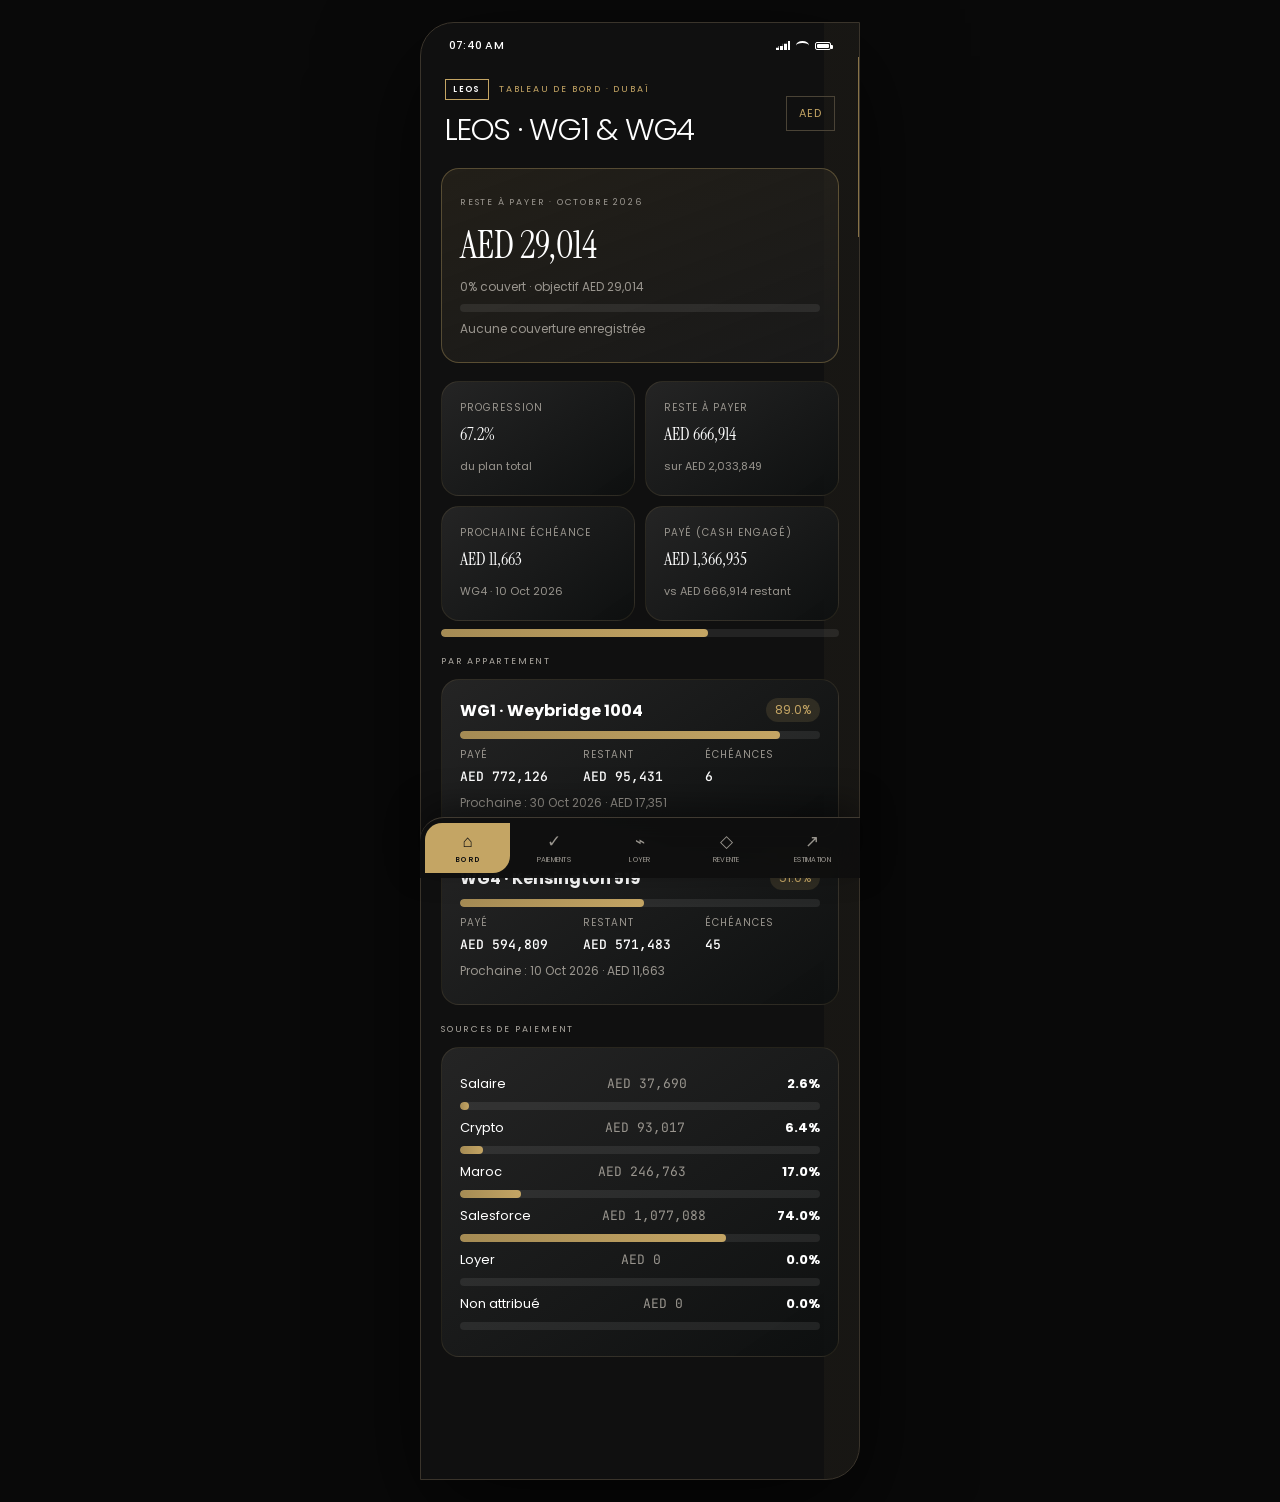
==== index.html @ e50174da "Paiements: WG4 10 sept payé (Salaire); WG1 30 oct prévu chèque Salaire" ====
<!doctype html>
<html lang="fr">
  <head>
    <meta charset="UTF-8" />
    <meta name="viewport" content="width=device-width, initial-scale=1, viewport-fit=cover" />
    <meta name="theme-color" content="#0e1010" />
    <meta name="description" content="Mobile payment and rental tracker for the Weybridge Garden Dubai property portfolio." />
    <meta property="og:title" content="Leos Weybridge Garden Investment" />
    <meta property="og:description" content="WG1 & WG4 payment plan, market value and investment tracking." />
    <meta property="og:type" content="website" />
    
    <meta name="twitter:card" content="summary_large_image" />
    <title>Leos Weybridge Garden Investment</title>
    <link rel="preconnect" href="https://fonts.googleapis.com" />
    <link rel="preconnect" href="https://fonts.gstatic.com" crossorigin />
    <link href="https://fonts.googleapis.com/css2?family=Instrument+Serif&family=JetBrains+Mono:wght@400;500&family=Poppins:wght@300;400;500;600&display=swap" rel="stylesheet" />
    <style>:root{--bg:#0e1010;--surface:#1a1a1a;--surface2:#292e39;--fg:#f7f3e8;--muted:#808080;--border:#272727;--gold:#c4a564;--cyan:#62c8d5;--green:#6ed7a5;--orange:#e9a35b;--red:#ef7c76;--radius:20px;color-scheme:dark}*{box-sizing:border-box}html{background:#0e1010}body{margin:0;min-height:100vh;color:var(--fg);font-family:Poppins,system-ui,sans-serif;background:radial-gradient(ellipse 65% 38% at 50% 0%,rgba(196,165,100,.14),transparent 72%),#0e1010}.app-frame{position:relative;width:min(100%,440px);min-height:100vh;margin:0 auto;overflow:hidden;background:radial-gradient(ellipse 80% 40% at 50% -10%,rgba(196,165,100,.12),transparent 70%),radial-gradient(ellipse 60% 50% at 100% 100%,rgba(98,200,213,.07),transparent 70%),var(--bg)}button,input{font:inherit}.status-bar{height:34px;padding:11px 24px 0;display:flex;align-items:center;justify-content:space-between;font:500 11px Poppins,sans-serif;letter-spacing:.02em}.status-icons{display:flex;align-items:center;gap:6px}.status-icons i{display:block}.signal{width:14px;height:9px;background:linear-gradient(to right,currentColor 0 18%,transparent 18% 28%,currentColor 28% 48%,transparent 48% 58%,currentColor 58% 78%,transparent 78% 88%,currentColor 88%);clip-path:polygon(0 100%,0 74%,18% 74%,18% 55%,48% 55%,48% 30%,78% 30%,78% 0,100% 0,100% 100%)}.wifi{width:13px;height:9px;border-top:2px solid currentColor;border-radius:50%}.battery{width:16px;height:8px;border:1px solid currentColor;border-radius:2px;position:relative}.battery:before{content:"";position:absolute;inset:1px;background:currentColor;border-radius:1px}.battery:after{content:"";position:absolute;right:-3px;top:2px;width:2px;height:4px;background:currentColor;border-radius:0 1px 1px 0}.shell{width:100%;min-height:calc(100vh - 34px);margin:auto;padding:0 0 118px;animation:page-in .28s ease-out}.header{padding:18px 24px 16px}.eyebrow{display:flex;align-items:center;gap:7px;margin:0;color:var(--muted);font-size:10px;text-transform:uppercase;letter-spacing:.17em}.header h1{font:400 38px/1 Instrument Serif,Georgia,serif;margin:7px 0 0}.header p:not(.eyebrow){font-size:12px;color:var(--muted);margin:7px 0 0;line-height:1.5}.row{display:flex;align-items:center;justify-content:space-between;gap:12px}.section{padding:0 20px;margin-top:14px}.section-title{margin:0 0 9px;color:var(--muted);font-size:9px;text-transform:uppercase;letter-spacing:.17em}.card{border:1px solid rgba(255,255,255,.08);border-radius:22px;background:linear-gradient(145deg,rgba(46,51,62,.88),rgba(25,29,37,.92));box-shadow:inset 0 1px rgba(255,255,255,.06),0 18px 42px -28px #000;padding:18px}.hero{padding:22px;position:relative;overflow:hidden}.hero:after{content:"";position:absolute;width:120px;height:120px;border-radius:50%;right:-58px;top:-62px;background:rgba(196,165,100,.12);filter:blur(2px);pointer-events:none}.label{color:var(--muted);font-size:9px;text-transform:uppercase;letter-spacing:.15em}.big-number{font:400 38px/1 Instrument Serif,Georgia,serif;margin:8px 0 0}.mono{font-family:"JetBrains Mono",monospace}.gold{color:var(--gold)}.cyan{color:var(--cyan)}.green{color:var(--green)}.muted{color:var(--muted)}.grid2,.grid3{display:grid;gap:8px}.grid2{grid-template-columns:repeat(2,1fr)}.grid3{grid-template-columns:repeat(3,1fr)}.mini{background:rgba(255,255,255,.035);border:1px solid rgba(255,255,255,.045);border-radius:14px;padding:11px}.mini strong{display:block;font:500 12px "JetBrains Mono",monospace;margin-top:5px}.progress{height:8px;border-radius:999px;background:var(--surface2);overflow:hidden;display:flex;margin-top:10px}.progress span{height:100%}.legend{display:flex;justify-content:space-between;gap:8px;padding-top:9px;font-size:10px}.legend i{display:inline-block;width:7px;height:7px;border-radius:50%;margin-right:6px}.kpis{display:grid;grid-template-columns:1fr 1fr;gap:8px;margin-top:9px}.kpi{background:rgba(255,255,255,.035);border:1px solid rgba(255,255,255,.045);border-radius:16px;padding:13px}.kpi b{display:block;font:400 24px Instrument Serif,Georgia,serif;margin-top:7px}.btn,.chip{border:1px solid var(--border);background:var(--surface);color:var(--muted);border-radius:999px;padding:8px 12px;font-size:11px;cursor:pointer;transition:transform .15s ease,background .15s ease,color .15s ease}.btn:active,.chip:active,.bottom-nav button:active,.check:active,.rent-line:active{transform:scale(.96)}.chip.active,.btn.primary{background:var(--gold);border-color:var(--gold);color:#1d2027}.filters{display:flex;gap:7px;padding:0 20px 12px}.table-wrap{margin:0 10px;border:1px solid rgba(255,255,255,.08);border-radius:22px;overflow:hidden;background:rgba(31,35,43,.88)}.payment-head,.payment-row{display:grid;grid-template-columns:minmax(70px,1fr) 1.28fr 1.28fr}.payment-head{padding:10px 12px;color:var(--muted);font-size:9px;text-transform:uppercase;letter-spacing:.14em;border-bottom:1px solid var(--border);background:rgba(255,255,255,.025)}.payment-head span:not(:first-child){text-align:center}.payment-row{border-bottom:1px solid rgba(54,59,70,.7);min-height:58px}.payment-row:last-child{border-bottom:0}.month{display:flex;flex-direction:column;justify-content:center;padding:9px 11px;color:var(--muted);font:500 11px "JetBrains Mono",monospace}.month small{font:500 8px Poppins,sans-serif;color:var(--gold);text-transform:uppercase;letter-spacing:.12em;margin-top:3px}.pay-cell{border-left:1px solid rgba(54,59,70,.7);display:flex;align-items:center;gap:7px;padding:8px}.check{width:26px;height:26px;border-radius:50%;border:1px solid var(--border);background:transparent;color:#182027;display:grid;place-items:center;cursor:pointer;flex:none;transition:transform .15s ease,background .2s ease}.check.paid{background:var(--gold);border-color:var(--gold)}.pay-cell.wg1 .check.paid{background:var(--cyan);border-color:var(--cyan)}.amount{border:0;background:none;color:var(--fg);font:500 11px "JetBrains Mono",monospace;text-align:left;padding:0;cursor:pointer}.amount.paid{text-decoration:line-through;color:var(--muted)}.method{display:block;font-size:8px;color:var(--green);margin-top:4px;letter-spacing:.1em}.form-field{display:block;background:rgba(255,255,255,.035);border:1px solid rgba(255,255,255,.07);border-radius:15px;padding:12px 14px;margin-top:10px}.form-field span{display:block;color:var(--muted);font-size:9px;text-transform:uppercase;letter-spacing:.14em;margin-bottom:7px}.form-field input{width:100%;border:0;outline:0;background:transparent;color:var(--fg);font:500 16px "JetBrains Mono",monospace}.rent-line{width:100%;display:flex;align-items:center;gap:12px;border:1px solid rgba(255,255,255,.07);border-radius:17px;background:linear-gradient(145deg,rgba(42,47,58,.88),rgba(26,30,38,.92));color:var(--fg);padding:13px;margin-bottom:8px;text-align:left;cursor:pointer;transition:transform .15s ease,border-color .15s ease}.rent-line .check{width:34px;height:34px}.rent-line strong{font-size:13px;flex:1}.rent-line em{font:500 12px "JetBrains Mono",monospace;color:var(--cyan);font-style:normal}.notice{border-color:rgba(196,165,100,.35);font-size:12px;line-height:1.5;color:var(--muted)}.notice b{color:var(--gold);display:block;margin-bottom:4px}.bottom-nav{position:fixed;z-index:20;bottom:max(12px,env(safe-area-inset-bottom));left:50%;transform:translateX(-50%);width:min(calc(100% - 28px),404px);display:grid;grid-template-columns:repeat(4,1fr);gap:4px;padding:6px;border:1px solid rgba(255,255,255,.09);border-radius:24px;background:rgba(25,29,36,.92);backdrop-filter:blur(22px) saturate(150%);box-shadow:0 18px 48px rgba(0,0,0,.55)}.bottom-nav button{min-height:52px;border:0;border-radius:18px;background:transparent;color:var(--muted);padding:7px 3px;display:flex;flex-direction:column;align-items:center;justify-content:center;gap:3px;cursor:pointer;transition:transform .15s ease,background .18s ease,color .18s ease}.bottom-nav .nav-icon{display:grid;place-items:center;width:24px;height:20px;margin:0;font-size:17px;line-height:1}.bottom-nav small{font-size:9px;letter-spacing:.02em}.bottom-nav button.active{background:linear-gradient(145deg,#c4a564,#a58b54);color:#20232a;font-weight:600;box-shadow:0 8px 20px rgba(196,165,100,.22)}.sheet-backdrop{position:fixed;inset:0;z-index:30;background:rgba(0,0,0,.64);backdrop-filter:blur(5px)}.sheet{position:absolute;bottom:0;left:50%;transform:translateX(-50%);width:min(100%,440px);background:#20242d;border:1px solid var(--border);border-radius:28px 28px 0 0;padding:22px 24px calc(30px + env(safe-area-inset-bottom));animation:sheet-up .25s ease-out}.method-grid{display:grid;grid-template-columns:1fr 1fr;gap:8px;margin-top:14px}.method-grid button{border:1px solid var(--border);border-radius:13px;background:var(--surface2);color:var(--fg);padding:12px;cursor:pointer}.method-grid button.active{border-color:var(--gold);color:var(--gold)}.summary-table{width:100%;border-collapse:collapse;font-size:11px}.summary-table th,.summary-table td{padding:9px 5px;border-bottom:1px solid var(--border);text-align:right}.summary-table th:first-child,.summary-table td:first-child{text-align:left;color:var(--muted)}@keyframes page-in{from{opacity:.4;transform:translateY(4px)}to{opacity:1;transform:none}}@keyframes sheet-up{from{transform:translate(-50%,22px);opacity:.5}to{transform:translate(-50%,0);opacity:1}}@media(min-width:700px){body{padding:22px}.app-frame{min-height:calc(100vh - 44px);border:1px solid rgba(255,255,255,.09);border-radius:34px;box-shadow:0 34px 100px rgba(0,0,0,.55)}.shell{min-height:calc(100vh - 78px)}.bottom-nav{bottom:34px}.status-bar{padding-left:28px;padding-right:28px}}@media(prefers-reduced-motion:reduce){*{animation:none!important;transition:none!important}}
.gt-hero,.gt-card,.gt-metric{background:rgba(255,255,255,.03);border:1px solid rgba(255,255,255,.08);border-radius:18px;padding:18px;margin-bottom:10px}.gt-big{display:block;font:500 38px "JetBrains Mono",monospace;margin:8px 0}.gt-sub{color:var(--muted);font-size:12px;margin:6px 0}.gt-track{height:8px;border-radius:9px;background:rgba(255,255,255,.08);overflow:hidden;margin:8px 0}.gt-track i{display:block;height:100%;background:var(--green,#6ed7a5);border-radius:9px}.gt-track i.gold{background:var(--gold,#d4af37)}.gt-grid{display:grid;grid-template-columns:1fr 1fr;gap:10px}.gt-metric{margin:0}.gt-metric span,.gt-mini span{display:block;color:var(--muted);font-size:10px;text-transform:uppercase;letter-spacing:.1em}.gt-metric strong{display:block;font:500 18px "JetBrains Mono",monospace;margin:6px 0}.gt-metric em{color:var(--muted);font-size:11px;font-style:normal}.gt-row{display:flex;justify-content:space-between;align-items:center;gap:8px}.gt-pill{background:rgba(110,215,165,.15);color:var(--green,#6ed7a5);padding:3px 9px;border-radius:99px;font-size:12px}.gt-mini{display:grid;grid-template-columns:repeat(3,1fr);gap:8px}.gt-mini strong{font:500 13px "JetBrains Mono",monospace}.gt-src{font-size:13px;margin-top:8px}
.gt-track i{background:linear-gradient(90deg,#a58b54,#c4a564)}.gt-pill{background:rgba(196,165,100,.15);color:#c4a564}.gt-big,.gt-metric strong{font-family:"Instrument Serif",serif;font-weight:400}.gt-hero{border-color:rgba(196,165,100,.35)}

/* LEOS Developments Weybridge Gardens look */
body{font-family:Poppins,system-ui,sans-serif;background:#0e1010}
.app-frame{background:radial-gradient(ellipse 80% 40% at 50% -10%,rgba(196,165,100,.12),transparent 70%),var(--bg)}
.eyebrow{color:var(--gold)!important;font-family:Poppins,sans-serif}
.chip.active,.btn.primary{background:var(--gold);border-color:var(--gold);color:#0e1010}
.bottom-nav button.active{background:linear-gradient(145deg,#c4a564,#a58b54);color:#0e1010}
.gt-hero{background:linear-gradient(160deg,rgba(196,165,100,.1),rgba(26,26,26,.95));border:1px solid rgba(196,165,100,.35)}
.gt-card,.gt-metric{background:linear-gradient(145deg,rgba(39,39,39,.9),rgba(14,16,16,.95));border-color:rgba(196,165,100,.12)}
</style>
    <style>
      .visa-banner-wrap{padding:0 16px 3px}
      .visa-banner{display:flex;align-items:center;gap:9px;padding:10px 13px;border-radius:13px;font:500 12px Poppins,sans-serif}
      .visa-banner.eligible{color:var(--green);background:rgba(54,207,140,.11);border:1px solid rgba(54,207,140,.25)}
      .visa-banner.pending{color:var(--muted);background:var(--surface);border:1px solid var(--border)}
      .visa-banner strong{margin-left:auto;color:inherit;font-size:11px}
      .visa-light{width:9px;height:9px;border-radius:50%;background:currentColor;box-shadow:0 0 11px currentColor}
      .visa-banner.meter{display:block;padding:6px 10px 5px;border-radius:10px}
      .visa-meter-head,.visa-meter-foot{display:flex;align-items:center;justify-content:space-between;gap:10px}
      .visa-meter-head>span{display:flex;align-items:center;gap:6px;font-size:10px}
      .visa-meter-head .visa-light{width:6px;height:6px;box-shadow:0 0 7px currentColor}
      .visa-meter-head strong{margin:0;font:500 9px Poppins,sans-serif;white-space:nowrap}
      .visa-meter-track{position:relative;height:4px;margin-top:12px;border-radius:999px;background:rgba(255,255,255,.1)}
      .visa-meter-fill,.visa-meter-overflow{position:absolute;left:0;top:0;height:100%;border-radius:inherit;background:rgba(110,215,165,.55)}
      .visa-meter-overflow{background:var(--green);box-shadow:0 0 12px rgba(110,215,165,.55)}
      .visa-threshold{position:absolute;top:-3px;width:1px;height:10px;background:var(--fg);transform:translateX(-1px)}
      .visa-threshold small{position:absolute;right:3px;bottom:7px;color:var(--muted);font:500 6px "JetBrains Mono",monospace;white-space:nowrap}
      .visa-meter-foot{display:none}
      .bottom-nav{grid-template-columns:repeat(5,1fr)}
      .bottom-nav small{font-size:8px}
      .dash-header h1{max-width:290px;font-size:32px;line-height:1.02}
      .dash-header .row{align-items:flex-start}
      .dash-header .chip{margin-top:21px}
      .dash-first{margin-top:12px}
      .dash-hero{padding:24px}
      .dash-arrow{font-size:22px}
      .resale-summary{display:grid;grid-template-columns:1fr auto;gap:4px 10px;align-items:center;margin-top:11px;padding:10px 12px;border-radius:13px;background:rgba(110,215,165,.07);border:1px solid rgba(110,215,165,.18)}
      .resale-summary span{color:var(--muted);font-size:9px;text-transform:uppercase;letter-spacing:.1em}
      .resale-summary strong{font:500 13px "JetBrains Mono",monospace;color:var(--fg)}
      .resale-summary em{grid-column:1/-1;color:var(--green);font:500 9px "JetBrains Mono",monospace;font-style:normal}
      .dash-hero-grid{display:grid;grid-template-columns:1fr 1fr;gap:10px;margin-top:24px}
      .dash-hero-grid>div{padding:12px;background:rgba(255,255,255,.02);border-radius:14px}
      .dash-hero-grid strong{display:block;margin-top:7px;font-size:12px}
      .dash-net{display:grid;grid-template-columns:1fr auto;gap:5px 12px;align-items:center;margin:18px 0;color:var(--muted);font-size:11px;line-height:1.4}
      .dash-net strong{color:var(--fg)}
      .dash-net span:last-child{grid-column:2}
      .dash-progress-label{margin-top:4px}
      .dash-progress-label .mono{font-size:10px}
      .dash-track{height:8px;border-radius:99px;overflow:hidden;display:flex;background:#484d58;margin:10px 0 14px}
      .dash-track span{display:block;height:100%;background:var(--gold)}
      .dash-track i{display:block;height:100%;background:var(--cyan)}
      .dash-legend{display:grid;gap:8px}
      .dash-legend>div{display:grid;grid-template-columns:1fr auto 44px;align-items:center;gap:8px;color:var(--muted);font-size:10px}
      .dash-legend strong{color:var(--fg);font-weight:500}
      .dash-legend em{text-align:right;font-style:normal}
      .dot{display:inline-block;width:8px;height:8px;border-radius:50%;margin-right:8px}
      .gold-dot{background:var(--gold)}.cyan-dot{background:var(--cyan)}.gray-dot{background:#555b67}
      .dash-metrics{display:grid;grid-template-columns:1fr 1fr;gap:10px}
      .dash-metrics .card{padding:15px;min-height:116px}
      .dash-metrics span{display:block;color:var(--muted);font-size:9px;letter-spacing:.12em;text-transform:uppercase}
      .dash-metrics strong{display:block;font:400 25px Instrument Serif,serif;margin:13px 0 8px}
      .dash-metrics small{color:var(--muted);font-size:10px}
      .next-card{display:grid;grid-template-columns:auto 1fr auto;gap:13px;align-items:center}
      .next-icon{display:grid;place-items:center;width:42px;height:42px;border-radius:50%;background:rgba(196,165,100,.14);color:var(--gold);font-size:22px}
      .next-card>div{min-width:0}
      .next-card .label{display:block;margin-bottom:6px}
      .next-card strong{display:inline-block;font:500 15px "JetBrains Mono",monospace;white-space:nowrap}
      .next-card small{margin-left:5px;color:var(--muted)}
      .next-card>span:last-child{white-space:nowrap;font-size:11px}
      .handover{border:1px solid rgba(255,255,255,.08);color:var(--fg);text-align:left;cursor:pointer}
      .handover span{display:block;color:var(--muted);font-size:9px;text-transform:uppercase;letter-spacing:.11em}
      .handover strong{display:block;margin:12px 0 8px;font:400 22px Instrument Serif,serif;color:var(--muted)}
      .handover em{color:var(--gold);font-size:11px;font-style:normal}
      .investor-mode{width:100%;text-align:left;border-color:rgba(239,214,110,.35);background:rgba(239,214,110,.04);cursor:pointer}
      .investor-mode b{display:block;color:var(--gold);font-size:14px;margin-bottom:7px}
      .investor-mode span{display:block;color:var(--muted);font-size:11px;line-height:1.5}
      .dash-property-stack{display:grid;gap:12px}
      .dash-property h2{margin:0;font:400 25px Instrument Serif,serif}
      .dash-property .row>strong{font-size:16px}
      .dash-property p{margin:5px 0 18px;color:var(--muted);font-size:10px;text-transform:uppercase;letter-spacing:.08em}
      .market-indicator{padding:14px;margin:0 0 17px;border:1px solid rgba(110,215,165,.22);border-radius:16px;background:rgba(110,215,165,.055)}
      .market-indicator .row{align-items:flex-start}
      .market-indicator>div:first-child strong{display:block;margin-top:6px;font:500 16px "JetBrains Mono",monospace}
      .market-update{border:1px solid rgba(110,215,165,.28);border-radius:999px;background:rgba(110,215,165,.08);color:var(--green);padding:6px 9px;font-size:9px;cursor:pointer}
      .market-gain{display:flex;justify-content:space-between;align-items:center;margin-top:11px;padding-top:10px;border-top:1px solid rgba(110,215,165,.16);font:500 11px "JetBrains Mono",monospace}
      .market-gain.positive{color:var(--green)}.market-gain.negative{color:var(--red)}
      .market-meta{display:flex;justify-content:space-between;gap:10px;margin-top:8px;color:var(--muted);font-size:8px;line-height:1.4}
      .market-meta span:last-child{text-align:right;white-space:nowrap}
      .market-source{margin:13px 0 0;color:var(--muted);font-size:9px;line-height:1.5}
      .resale-total{background:linear-gradient(145deg,rgba(110,215,165,.09),rgba(25,29,37,.92));border-color:rgba(110,215,165,.22)}
      .resale-total strong{display:block;margin-top:8px;font:400 36px Instrument Serif,serif}
      .resale-total p{margin:8px 0 0;color:var(--muted);font-size:11px}
      .resale-total p b{color:var(--fg);font-weight:500}
      .resale-table-wrap{padding:0;overflow-x:auto}
      .resale-table{width:100%;min-width:680px;border-collapse:collapse;font-size:10px}
      .resale-table th,.resale-table td{padding:14px 12px;border-bottom:1px solid var(--border);text-align:right;vertical-align:top;white-space:nowrap}
      .resale-table th{color:var(--muted);font-size:8px;text-transform:uppercase;letter-spacing:.08em;font-weight:500;background:rgba(255,255,255,.02)}
      .resale-table th:first-child,.resale-table td:first-child{text-align:left;position:sticky;left:0;background:var(--surface);z-index:1}
      .resale-table td{font-family:"JetBrains Mono",monospace}
      .resale-table td:first-child{min-width:190px;font-family:Inter,sans-serif}
      .resale-table td b{display:block;color:var(--fg);font-weight:500}
      .resale-table td small{display:block;margin-top:5px;color:var(--muted);font-size:8px;white-space:normal;line-height:1.4}
      .resale-table td button{margin-top:9px;border:0;background:none;color:var(--gold);font-size:8px;padding:0;cursor:pointer}
      .resale-table .positive{color:var(--green)}.resale-table .negative{color:var(--red)}
      .resale-table .total-row td{border-bottom:0;background:rgba(110,215,165,.055);font-weight:500}
      .resale-table .total-row td:first-child{background:color-mix(in srgb,var(--surface) 94%,var(--green))}
      .resale-card-stack{display:grid;gap:12px}
      .resale-property-card{min-width:0}
      .resale-card-head{display:flex;align-items:flex-start;justify-content:space-between;gap:12px;padding-bottom:14px;border-bottom:1px solid var(--border)}
      .resale-card-head>div{min-width:0}
      .resale-card-head h2{margin:0;font:400 25px Instrument Serif,serif}
      .resale-card-head p{margin:5px 0 0;color:var(--muted);font-size:9px;line-height:1.4}
      .resale-card-head button{flex:none;border:1px solid var(--border);border-radius:999px;background:var(--surface2);color:var(--gold);padding:7px 9px;font-size:9px;cursor:pointer}
      .resale-card-head>span{color:var(--muted);font-size:9px;white-space:nowrap}
      .resale-values{display:grid;grid-template-columns:repeat(2,minmax(0,1fr));gap:9px;margin-top:14px}
      .resale-values>div{min-width:0;padding:11px;border-radius:13px;background:rgba(255,255,255,.03)}
      .resale-values span{display:block;color:var(--muted);font-size:8px;text-transform:uppercase;letter-spacing:.08em}
      .resale-values strong{display:block;margin-top:7px;font:500 11px "JetBrains Mono",monospace;white-space:normal;overflow-wrap:anywhere}
      .resale-values .positive{color:var(--green)}.resale-values .negative{color:var(--red)}
      .resale-updated{display:block;margin-top:12px;color:var(--muted);font-size:8px}
      .resale-portfolio-total{border-color:rgba(110,215,165,.25);background:linear-gradient(145deg,rgba(110,215,165,.075),rgba(25,29,37,.92))}
      @media(max-width:340px){.resale-card-head{display:grid}.resale-card-head button{justify-self:start}.resale-values{grid-template-columns:1fr}}
      .dash-split{display:grid;grid-template-columns:repeat(3,1fr);gap:7px;margin-top:15px}
      .dash-split>div{min-width:0}
      .dash-split span{display:block;color:var(--muted);font-size:8px;text-transform:uppercase;letter-spacing:.08em;white-space:nowrap}
      .dash-split strong{display:block;margin-top:8px;font:500 10px "JetBrains Mono",monospace;white-space:nowrap}
      .dash-split small{display:block;margin-top:4px;color:var(--muted);font:400 9px "JetBrains Mono",monospace}
      .dash-yields{display:grid;grid-template-columns:repeat(3,1fr);gap:8px;border-top:1px solid var(--border);margin-top:17px;padding-top:15px}
      .dash-yields span{display:block;color:var(--muted);font-size:8px;text-transform:uppercase;letter-spacing:.08em}
      .dash-yields strong{display:block;margin-top:8px;font-size:12px;font-weight:500}
      .snowball-summary{padding:18px 20px;border:1px solid rgba(196,165,100,.36);background:linear-gradient(125deg,rgba(196,165,100,.11),rgba(23,23,23,.96));border-radius:0 0 34px 0}
      .snowball-summary>strong{display:flex;align-items:center;gap:12px;margin-top:8px;font:500 24px "JetBrains Mono",monospace;color:var(--gold)}
      .snowball-summary>strong i{font-style:normal;color:var(--fg);font-size:16px}
      .snowball-summary p{margin:7px 0 0;color:var(--muted);font-size:10px;line-height:1.45}
      .funding-forecast{margin-top:17px;padding-top:16px;border-top:1px solid var(--border)}
      .funding-head{display:flex;justify-content:space-between;align-items:flex-start;gap:10px}
      .funding-head .label,.funding-head small{display:block}
      .funding-head small{margin-top:5px;color:var(--muted);font-size:8px}
      .funding-head>strong{color:var(--gold);font:500 11px "JetBrains Mono",monospace;white-space:nowrap}
      .funding-bar{display:flex;height:7px;overflow:hidden;border-radius:99px;background:var(--surface2);margin:13px 0 9px}
      .funding-bar span{height:100%;background:var(--gold)}
      .funding-bar i{height:100%;background:#e7dcc3}
      .funding-row{display:grid;grid-template-columns:1fr auto 45px;align-items:center;gap:8px;padding:5px 0;color:var(--muted);font-size:9px}
      .funding-row strong,.funding-row em{font:500 9px "JetBrains Mono",monospace;color:var(--fg);font-style:normal;text-align:right}
      .funding-row.rent span,.funding-row.rent em{color:#e7dcc3}
      .snowball-badge{margin-top:10px;padding:9px 10px;border:1px solid rgba(196,165,100,.28);background:rgba(196,165,100,.07);color:var(--gold);font-size:8px;line-height:1.45;text-transform:uppercase;letter-spacing:.06em}
      .source-card{padding:20px}
      .source-bar{display:flex;height:9px;overflow:hidden;border-radius:99px;background:var(--surface2);margin-bottom:17px}
      .source-bar span{height:100%}.source-bar .salary,.source-dot.salary{background:var(--green)}.source-bar .crypto,.source-dot.crypto{background:var(--orange)}.source-bar .morocco,.source-dot.morocco{background:var(--red)}.source-bar .salesforce,.source-dot.salesforce{background:#669df6}.source-bar .rent,.source-dot.rent{background:var(--cyan)}
      .source-row{display:grid;grid-template-columns:1fr auto 54px;gap:10px;align-items:center;padding:7px 0;font-size:11px}
      .source-name{display:flex;align-items:center}.source-dot{display:inline-block;width:10px;height:10px;border-radius:50%;margin-right:10px}.source-dot.unassigned{background:#555b67}
      .source-row strong{text-align:right;font-weight:500}.source-note{color:var(--muted);font-size:10px;line-height:1.4}
      @media(max-width:390px){.next-card{grid-template-columns:auto 1fr}.next-card>span:last-child{grid-column:2;color:var(--muted);font-size:9px}.next-card small{display:block;margin:4px 0 0}}
      @media(max-width:360px){.dash-header h1{font-size:28px;max-width:240px}.dash-hero{padding:19px}.dash-split span{font-size:7px}.dash-split strong{font-size:9px}}

      /* LEOS Developments-inspired visual system */
      :root{
        --bg:#101010;
        --surface:#171717;
        --surface2:#202020;
        --fg:#fff;
        --muted:#99958e;
        --border:#34312c;
        --gold:#c4a564;
        --cyan:#d8c28f;
        --green:#78b991;
        --orange:#c89155;
        --red:#c97970;
        --radius:0;
        color-scheme:dark
      }
      html{background:#090909}
      body{
        font-family:Poppins,Arial,sans-serif;
        background:#090909
      }
      .app-frame{
        background:
          linear-gradient(90deg,transparent 0 92%,rgba(196,165,100,.045) 92% 100%),
          var(--bg)
      }
      .app-frame:before{
        content:"";
        position:absolute;
        z-index:0;
        top:34px;
        right:0;
        width:1px;
        height:180px;
        background:var(--gold);
        opacity:.65;
        pointer-events:none
      }
      .status-bar,.shell,.bottom-nav{position:relative}
      .status-bar{font-family:Poppins,Arial,sans-serif;font-weight:500}
      .shell{padding-bottom:112px}
      .header{padding:22px 24px 20px}
      .eyebrow,.label,.section-title,
      .dash-metrics span,.handover span,.dash-property p,
      .dash-split span,.dash-yields span,.resale-values span,
      .form-field span,.payment-head{
        font-family:Poppins,Arial,sans-serif;
        font-weight:400;
        letter-spacing:.2em
      }
      .eyebrow{color:var(--gold);font-size:9px}
      .eyebrow:before{
        content:"LEOS";
        display:inline-grid;
        place-items:center;
        min-width:42px;
        height:19px;
        margin-right:3px;
        border:1px solid var(--gold);
        color:#fff;
        font-size:8px;
        font-weight:600;
        letter-spacing:.16em
      }
      .header h1,.dash-header h1{
        max-width:310px;
        margin-top:12px;
        font:300 31px/1.16 Poppins,Arial,sans-serif;
        letter-spacing:-.04em
      }
      .header p:not(.eyebrow){max-width:330px;color:#aaa69f;font-size:11px;font-weight:300}
      .dash-header .chip{margin-top:26px}
      .section{margin-top:18px}
      .section-title{margin-bottom:11px;color:#aaa69f}
      .card,.table-wrap,.rent-line{
        border:1px solid var(--border);
        border-radius:30px 0 30px 0;
        background:var(--surface);
        box-shadow:none
      }
      .hero:after{
        width:110px;
        height:1px;
        top:24px;
        right:-35px;
        border-radius:0;
        background:var(--gold);
        filter:none;
        transform:rotate(-45deg)
      }
      .dash-first{margin-top:7px}
      .dash-hero{padding:25px 22px}
      .big-number,.dash-metrics strong,.handover strong,
      .dash-property h2,.resale-card-head h2,.resale-total strong{
        font-family:Poppins,Arial,sans-serif;
        font-weight:300;
        letter-spacing:-.045em
      }
      .big-number{font-size:35px}
      .mono,.mini strong,.next-card strong,.market-indicator>div:first-child strong,
      .market-gain,.resale-values strong,.dash-split strong,.dash-split small,
      .form-field input,.amount,.month,.rent-line em{
        font-family:"JetBrains Mono",monospace
      }
      .dash-hero-grid>div,.mini,.kpi,.resale-values>div{
        border:1px solid #2d2a26;
        border-radius:16px 0 16px 0;
        background:#1d1d1d
      }
      .dash-track,.progress,.source-bar{height:6px;border-radius:0;background:#2b2b2b}
      .dash-track span,.progress span{background:var(--gold)}
      .dash-track i{background:#eee4ce}
      .dot,.source-dot,.legend i{border-radius:0}
      .resale-summary,.market-indicator{
        border-color:rgba(196,165,100,.28);
        border-radius:18px 0 18px 0;
        background:rgba(196,165,100,.07)
      }
      .resale-summary em,.market-gain.positive,.resale-values .positive,
      .resale-table .positive{color:var(--gold)}
      .market-update,.chip,.btn{
        border-radius:0;
        border-color:#4a4336;
        background:transparent;
        color:var(--gold);
        text-transform:uppercase;
        letter-spacing:.1em
      }
      .chip.active,.btn.primary{
        border-color:var(--gold);
        background:var(--gold);
        color:#111
      }
      .next-icon{
        border:1px solid rgba(196,165,100,.42);
        border-radius:18px 0 18px 0;
        background:rgba(196,165,100,.1)
      }
      .handover{border-color:#3b3730}
      .investor-mode{
        border-color:rgba(196,165,100,.5);
        background:linear-gradient(110deg,rgba(196,165,100,.1),transparent 66%)
      }
      .investor-mode b,.handover em,.resale-card-head button{color:var(--gold)}
      .source-bar .salary,.source-dot.salary{background:#75aa86}
      .source-bar .crypto,.source-dot.crypto{background:#d7b06d}
      .source-bar .morocco,.source-dot.morocco{background:#9f6d64}
      .source-bar .salesforce,.source-dot.salesforce{background:#c4a564}
      .source-bar .rent,.source-dot.rent{background:#e7dcc3}
      .visa-banner.meter{
        padding:7px 10px 6px;
        border-radius:0;
        border-color:rgba(120,185,145,.38);
        background:#151a16
      }
      .visa-banner.meter .visa-meter-track{border-radius:0;background:#292e2a}
      .visa-meter-fill,.visa-meter-overflow{border-radius:0}
      .visa-meter-overflow{box-shadow:none}
      .resale-total,.resale-portfolio-total{
        border-color:rgba(196,165,100,.38);
        background:linear-gradient(125deg,rgba(196,165,100,.12),#171717 58%)
      }
      .table-wrap{background:var(--surface)}
      .payment-head{background:#1d1d1d}
      .payment-row{border-bottom-color:#2d2b27}
      .pay-cell{border-left-color:#2d2b27}
      .check{border-radius:0}
      .check.paid,.pay-cell.wg1 .check.paid{background:var(--gold);border-color:var(--gold)}
      .form-field{border-radius:16px 0 16px 0;background:#1d1d1d;border-color:#302d28}
      .rent-line{border-radius:22px 0 22px 0}
      .sheet{
        border-radius:34px 0 0 0;
        border-color:#4b4335;
        background:#171717
      }
      .method-grid button{border-radius:14px 0 14px 0;background:#202020}
      .bottom-nav{
        gap:1px;
        padding:5px;
        border:1px solid #403a31;
        border-radius:24px 0 24px 0;
        background:rgba(15,15,15,.96);
        box-shadow:0 16px 45px rgba(0,0,0,.5)
      }
      .bottom-nav button{min-height:50px;border-radius:17px 0 17px 0}
      .bottom-nav small{font-family:Poppins,Arial,sans-serif;font-size:7px;text-transform:uppercase;letter-spacing:.04em}
      .bottom-nav button.active{
        background:var(--gold);
        color:#111;
        box-shadow:none
      }
      @media(min-width:700px){
        body{background:#090909}
        .app-frame{border-color:#3a342b;border-radius:34px 0 34px 0;box-shadow:0 34px 100px rgba(0,0,0,.65)}
      }
      .rent-note{margin:13px 0 0;color:var(--muted);font-size:9px;line-height:1.55}
      .rent-phases{display:grid;gap:9px}
      .rent-phase{padding:16px 18px}
      .rent-phase strong{display:block;margin-top:10px;font:500 17px "JetBrains Mono",monospace;color:var(--gold)}
      .rent-phase p{margin:7px 0 3px;font-size:11px;color:var(--fg)}
      .rent-phase small{display:block;color:var(--muted);font-size:9px;line-height:1.45}
      .rent-cheque-copy{min-width:0;flex:1}
      .rent-cheque-copy strong{display:block}
      .rent-cheque-copy small{display:block;margin-top:3px;color:var(--muted);font-size:8px}
      .rent-line em{flex:none}
      .bottom-nav{
        position:fixed;
        bottom:0;
        width:min(100%,440px);
        padding:5px 5px max(5px,env(safe-area-inset-bottom));
        border-width:1px 0 0;
        border-radius:24px 0 0 0;
        box-shadow:0 -12px 34px rgba(0,0,0,.42)
      }
      @media(min-width:700px){.bottom-nav{bottom:22px;width:440px}}
    </style>
  </head>
  <body>
    <div class="app-frame">
      <div class="status-bar" aria-hidden="true">
        <span id="status-time">9:41</span>
        <span class="status-icons"><i class="signal"></i><i class="wifi"></i><i class="battery"></i></span>
      </div>
      <main id="app" aria-live="polite"></main>
      <nav class="bottom-nav" aria-label="Main navigation">
        <button data-route="home" class="active"><span class="nav-icon">⌂</span><small>Bord</small></button>
        <button data-route="payments"><span class="nav-icon">✓</span><small>Paiements</small></button>
        <button data-route="rent"><span class="nav-icon">⌁</span><small>Loyer</small></button>
        <button data-route="resale"><span class="nav-icon">◇</span><small>Revente</small></button>
        <button data-route="estimation"><span class="nav-icon">↗</span><small>Estimation</small></button>
      </nav>
      <div id="sheet" class="sheet-backdrop" hidden></div>
    </div>
    <script>const FEES={WG1:9527.96,WG4:12377.70};
const AED_PER_EUR=4.0; // règle brief : 1 EUR = 4 AED
const GOLDEN_VISA_AED=2000000;
const MARKET_DEFAULTS={WG1:{aed:1050000,updated:"2026-07-19",basis:"1br"},WG4:{aed:1600000,updated:"2026-07-19",basis:"2br"}};
// Montants AED issus du SPA (prix 867 557 AED)
const WG1_SCHEDULE_AED=[["2024-03-27",173511.4],["2024-06-26",65066.78],["2024-09-26",65066.78],["2024-12-26",65066.78],["2025-03-28",65066.78],["2025-06-27",43377.85],["2025-08-31",43377.85],["2025-09-27",43377.85],["2025-10-31",43377.85],["2025-12-30",43377.85],["2026-02-28",34702.28],["2026-04-30",34702.28],["2026-06-30",26026.71],["2026-08-30",26026.71],["2026-10-30",17351.14],["2026-12-30",17351.14],["2027-02-28",17351.14],["2027-04-30",17351.14],["2027-06-30",17351.14],["2027-08-30",8675.57]];
// WG4-519 Kensington Gardens · prix 1 166 291,84 AED · 1% = 11 662,92 AED
const WG4_SCHEDULE_AED=[["2025-02-10",58314.59],["2025-03-10",186606.69],["2025-04-10",11662.92],["2025-05-10",11662.92],["2025-06-10",11662.92],["2025-07-10",11662.92],["2025-08-10",58314.59],["2025-09-10",11662.92],["2025-10-10",11662.92],["2025-11-10",11662.92],["2025-12-10",11662.92],["2026-01-10",11662.92],["2026-02-10",58314.59],["2026-03-10",11662.92],["2026-04-10",11662.92],["2026-05-10",11662.92],["2026-06-10",11662.92],["2026-07-10",11662.92],["2026-08-10",58314.59],["2026-09-10",11662.92],["2026-10-10",11662.92],["2026-11-10",11662.92],["2026-12-10",11662.92],["2027-01-10",11662.92],["2027-02-10",58314.59],["2027-03-10",11662.92],["2027-04-10",11662.92],["2027-05-10",11662.92],["2027-06-10",11662.92],["2027-06-30",11662.92],["2027-07-30",11662.92],["2027-08-30",11662.92],["2027-09-30",11662.92],["2027-10-30",11662.92],["2027-11-30",11662.92],["2027-12-30",11662.92],["2028-01-30",11662.92],["2028-02-29",11662.92],["2028-03-30",11662.92],["2028-04-30",11662.92],["2028-05-30",11662.92],["2028-06-30",11662.92],["2028-07-30",11662.92],["2028-08-30",11662.92],["2028-09-30",11662.92],["2028-10-30",11662.92],["2028-11-30",11662.92],["2028-12-30",11662.92],["2029-01-30",11662.92],["2029-02-28",11662.92],["2029-03-30",11662.92],["2029-04-30",11662.92],["2029-05-30",11662.92],["2029-06-30",11662.92],["2029-07-30",11662.92],["2029-08-30",11662.92],["2029-09-30",11662.92],["2029-10-30",11662.92],["2029-11-30",11662.92],["2029-12-30",11662.92],["2030-01-30",11662.92],["2030-02-28",11662.92],["2030-03-30",11662.92],["2030-04-30",11662.92],["2030-05-30",11662.84]];
const WG1_SCHEDULE=WG1_SCHEDULE_AED.map(([d,a])=>[d,a/AED_PER_EUR]);
const WG4_SCHEDULE=WG4_SCHEDULE_AED.map(([d,a])=>[d,a/AED_PER_EUR]);
const TOTALS={WG1:867557/AED_PER_EUR,WG4:1166291.84/AED_PER_EUR};
const lines=[
  {id:"WG1-FEE-REG",project:"WG1",date:"2025-02-06",amount:8275.92,label:"Reg. Fees"},
  {id:"WG1-FEE-ADMIN",project:"WG1",date:"2025-08-18",amount:1252.04,label:"Admin Fees"},
  {id:"WG4-FEE-REG",project:"WG4",date:"2025-03-08",amount:11125.66,label:"Reg. Fees"},
  {id:"WG4-FEE-ADMIN",project:"WG4",date:"2025-03-08",amount:1252.04,label:"Admin Fees"},
  ...WG1_SCHEDULE.map(([date,amount])=>({id:`WG1-${date}`,project:"WG1",date,amount})),
  ...WG4_SCHEDULE.map(([date,amount])=>({id:`WG4-${date}`,project:"WG4",date,amount}))
];
const RECEIPT_STATE={
  "WG1-FEE-REG":"Salesforce","WG1-FEE-ADMIN":"Salesforce",
  "WG1-2024-03-27":"Salesforce","WG1-2024-06-26":"Salesforce","WG1-2024-09-26":"Salesforce","WG1-2024-12-26":"Salesforce",
  "WG1-2025-03-28":"Salesforce","WG1-2025-06-27":"Salesforce",
  "WG1-2025-08-31":"Morocco","WG1-2025-09-27":"Morocco","WG1-2025-10-31":"Morocco",
  "WG1-2025-12-30":"Salesforce","WG1-2026-02-28":"Salesforce","WG1-2026-04-30":"Crypto","WG1-2026-06-30":"Salesforce","WG1-2026-08-30":"Salary",
  "WG4-FEE-REG":"Salesforce","WG4-FEE-ADMIN":"Salesforce",
  "WG4-2025-02-10":"Salesforce","WG4-2025-03-10":"Salesforce","WG4-2025-04-10":"Salesforce","WG4-2025-05-10":"Salesforce",
  "WG4-2025-06-10":"Salesforce","WG4-2025-07-10":"Salesforce","WG4-2025-08-10":"Salesforce",
  "WG4-2025-09-10":"Morocco","WG4-2025-10-10":"Morocco","WG4-2025-11-10":"Morocco","WG4-2025-12-10":"Morocco",
  "WG4-2026-01-10":"Morocco","WG4-2026-02-10":"Morocco",
  "WG4-2026-03-10":"Crypto","WG4-2026-04-10":"Crypto","WG4-2026-05-10":"Crypto","WG4-2026-06-10":"Crypto","WG4-2026-07-10":"Crypto",
  "WG4-2026-08-10":"Salesforce",
  "WG4-2026-09-10":"Salary"
};
const PLANNED_SOURCES={"WG1-2026-10-30":{method:"Salary",channel:"cheque",note:"Prévu prélèvement chèque 30 oct 2026"}};
const RECEIPT_MIGRATION_VERSION="receipts-2026-10-26-spa-aed-v5";
const RENT_DEFAULTS={
  WG1:{annual:15275,start:"2026-09-01",growth:4,benchmarkAed:65000},
  WG4:{annual:21150,start:"2028-09-01",growth:0,benchmarkAed:90000}
};
const RENT_MIGRATION_VERSION="rent-plan-2026-08-30-v1";
const methods=["Salary","Crypto","Morocco","Salesforce","Rent"];
const SRC_FR={Salary:"Salaire",Crypto:"Crypto",Morocco:"Maroc",Salesforce:"Salesforce",Rent:"Loyer",Unassigned:"Non attribué"};

let route="home",filter="all",rentTab="WG1",horizon=20,currency=localStorage.getItem("wg-currency")||"AED";
let state=JSON.parse(localStorage.getItem("wg-state")||"null")||Object.fromEntries(lines.map(l=>[l.id,{paid:l.date<="2026-06-30",method:""}]));
if(localStorage.getItem("wg-receipt-migration")!==RECEIPT_MIGRATION_VERSION){
  Object.entries(RECEIPT_STATE).forEach(([id,method])=>{if(lines.some(line=>line.id===id))state[id]={...state[id],paid:true,method}});
  localStorage.setItem("wg-state",JSON.stringify(state));
  localStorage.setItem("wg-receipt-migration",RECEIPT_MIGRATION_VERSION);
}
let rent=JSON.parse(localStorage.getItem("wg-rent")||"null")||structuredClone(RENT_DEFAULTS);
if(localStorage.getItem("wg-rent-migration")!==RENT_MIGRATION_VERSION){
  rent=structuredClone(RENT_DEFAULTS);
  localStorage.setItem("wg-rent",JSON.stringify(rent));
  localStorage.setItem("wg-rent-migration",RENT_MIGRATION_VERSION);
}
let market=JSON.parse(localStorage.getItem("wg-market")||"null")||structuredClone(MARKET_DEFAULTS);
if(market.WG4?.basis!=="2br"){market.WG4=structuredClone(MARKET_DEFAULTS.WG4);localStorage.setItem("wg-market",JSON.stringify(market))}
const app=document.querySelector("#app"),sheet=document.querySelector("#sheet");
const money=(v,compact=false)=>new Intl.NumberFormat(currency==="AED"?"en-AE":"fr-FR",{style:"currency",currency,notation:compact?"compact":"standard",maximumFractionDigits:compact?1:0}).format(currency==="AED"?v*AED_PER_EUR:v);
const month=s=>new Date(`${s}T12:00:00`).toLocaleDateString("en-GB",{month:"short",year:"2-digit"});
const shortDate=s=>new Date(`${s}T12:00:00`).toLocaleDateString("en-GB",{day:"2-digit",month:"short",year:"2-digit"});
const date=s=>new Date(`${s}T12:00:00`).toLocaleDateString("en-GB",{day:"2-digit",month:"short",year:"numeric"});
const pct=(a,b)=>b?a/b*100:0;
function save(){localStorage.setItem("wg-state",JSON.stringify(state));localStorage.setItem("wg-rent",JSON.stringify(rent));}
function breakdown(project){const own=lines.filter(l=>l.project===project&&!l.label),start=rent[project].start;const paid=own.filter(l=>state[l.id]?.paid).reduce((s,l)=>s+l.amount,0);const post=own.filter(l=>start&&l.date>start).reduce((s,l)=>s+l.amount,0);const pre=TOTALS[project]-post;return{paid,post,pre,remaining:Math.max(0,pre-paid),annual:+rent[project].annual||0};}
function header(eyebrow,title,subtitle,action=""){return `<header class="header"><div class="row"><div><p class="eyebrow">${eyebrow}</p><h1>${title}</h1></div>${action}</div><p>${subtitle}</p></header>`}
function shell(content){app.innerHTML=`<div class="shell">${content}</div>`;document.querySelectorAll(".bottom-nav button").forEach(b=>b.classList.toggle("active",b.dataset.route===route));}
function renderHome(){const a=breakdown("WG1"),b=breakdown("WG4"),value=TOTALS.WG1+TOTALS.WG4,fees=FEES.WG1+FEES.WG4,paid=a.paid+b.paid,post=a.post+b.post,remaining=a.remaining+b.remaining,annual=a.annual+b.annual,cash=a.pre+b.pre,total=value+fees;const upcoming=lines.filter(l=>!state[l.id]?.paid&&l.date>=new Date().toISOString().slice(0,10)).sort((x,y)=>x.date.localeCompare(y.date))[0];shell(`${header("▦ Portfolio · Dubai","Weybridge Garden","WG1 & WG4 · Kensington Gardens · post-handover payment plan",`<button class="chip" id="currency">${currency}</button>`)}<section class="section"><div class="card hero"><div class="row"><span class="label">Property value</span><span class="gold">↗</span></div><div class="big-number">${money(value)}</div><div class="grid2" style="margin-top:14px"><div class="mini"><span class="label">Fees</span><strong class="gold">${money(fees,true)}</strong></div><div class="mini"><span class="label">Total commitment</span><strong>${money(total,true)}</strong></div></div><p class="muted" style="font-size:11px">Net cash engaged <span class="mono" style="color:var(--fg)">${money(cash,true)}</span> · ${pct(cash,total).toFixed(1)}% of commitment</p><div class="row"><span class="label">Payment progress</span><span class="mono gold" style="font-size:10px">${pct(paid+post,total).toFixed(1)}%</span></div><div class="progress"><span style="width:${pct(paid,total)}%;background:var(--gold)"></span><span style="width:${pct(post,total)}%;background:var(--cyan)"></span></div><div class="legend"><span><i style="background:var(--gold)"></i>Paid ${money(paid,true)}</span><span><i style="background:var(--cyan)"></i>Tenant ${money(post,true)}</span></div></div></section><section class="section"><p class="section-title">Portfolio performance</p><div class="kpis"><div class="kpi"><span class="label">Cash yield</span><b class="gold">${annual?pct(annual,cash).toFixed(2)+"%":"—"}</b><small class="muted">Annual rent / cash</small></div><div class="kpi"><span class="label">Gross yield</span><b>${annual?pct(annual,value).toFixed(2)+"%":"—"}</b><small class="muted">Annual rent / value</small></div><div class="kpi"><span class="label">Monthly rent</span><b class="cyan">${annual?money(annual/12,true):"—"}</b><small class="muted">WG1 + WG4</small></div><div class="kpi"><span class="label">Leverage</span><b>${pct(post,total).toFixed(1)}%</b><small class="muted">Tenant funded</small></div></div></section><section class="section"><p class="section-title">Next milestone</p><div class="card"><div class="row"><div><span class="label">${upcoming?month(upcoming.date):"Complete"}</span><div style="font:400 25px Instrument Serif;margin-top:5px">${upcoming?money(upcoming.amount):"No payment due"}</div><small class="muted">${upcoming?upcoming.project+" · "+date(upcoming.date):"All scheduled payments marked paid"}</small></div><span class="gold" style="font-size:26px">◷</span></div></div></section>`);document.querySelector("#currency").onclick=()=>{currency=currency==="EUR"?"AED":"EUR";localStorage.setItem("wg-currency",currency);renderHome()}}
function groupedRows(){const map=new Map;for(const l of lines){const key=l.label?`${l.date}-${l.label}`:l.date;if(!map.has(key))map.set(key,{date:l.date,label:l.label||"",WG1:null,WG4:null});map.get(key)[l.project]=l}return [...map.values()].sort((a,b)=>a.date.localeCompare(b.date)||a.label.localeCompare(b.label))}
function renderPayments(){const rows=groupedRows().filter(r=>filter==="all"||[r.WG1,r.WG4].some(l=>l&&(filter==="paid"?state[l.id]?.paid:!state[l.id]?.paid)));const paid=lines.filter(l=>state[l.id]?.paid).length;const cell=(l,p)=>!l?`<div class="pay-cell"><span class="muted">—</span></div>`:`<div class="pay-cell ${p.toLowerCase()}"><button class="check ${state[l.id]?.paid?"paid":""}" data-toggle="${l.id}" aria-label="Toggle payment">${state[l.id]?.paid?"✓":""}</button><button class="amount ${state[l.id]?.paid?"paid":""}" data-open="${l.id}">${money(l.amount)}${state[l.id]?.method?`<span class="method">${state[l.id].method}</span>`:""}</button></div>`;shell(`${header("Échéancier SPA","Paiements",`${paid} / ${lines.length} paiements effectués · montants SPA en AED`)}<div class="filters">${["all","upcoming","paid"].map(f=>`<button class="chip ${filter===f||(f==="upcoming"&&filter==="unpaid")?"active":""}" data-filter="${f}">${({all:"Toutes",upcoming:"À venir",paid:"Payées"})[f]}</button>`).join("")}</div><div class="table-wrap"><div class="payment-head"><span>Échéance</span><span>WG1</span><span>WG4</span></div>${rows.map(r=>`<div class="payment-row"><div class="month">${shortDate(r.date)}${r.label?`<small>${r.label}</small>`:""}</div>${cell(r.WG1,"WG1")}${cell(r.WG4,"WG4")}</div>`).join("")}</div>`);document.querySelectorAll("[data-filter]").forEach(b=>b.onclick=()=>{filter=b.dataset.filter==="upcoming"?"unpaid":b.dataset.filter;renderPayments()});document.querySelectorAll("[data-toggle]").forEach(b=>b.onclick=()=>toggle(b.dataset.toggle));document.querySelectorAll("[data-open]").forEach(b=>b.onclick=()=>openSheet(b.dataset.open))}
function toggle(id){state[id]={...state[id],paid:!state[id]?.paid};save();route==="payments"?renderPayments():renderRent()}
function openSheet(id){const l=lines.find(x=>x.id===id);sheet.hidden=false;sheet.innerHTML=`<div class="sheet"><div class="row"><div><span class="label">${l.project} · ${date(l.date)}</span><h2 style="font:400 32px Instrument Serif;margin:5px 0">${money(l.amount)}</h2></div><button class="chip" id="close">Fermer</button></div><button class="btn primary" id="sheet-toggle" style="width:100%;margin-top:8px">${state[id]?.paid?"Marquer à venir":"Marquer payée"}</button><p class="section-title" style="margin-top:20px">Source de paiement</p><div class="method-grid">${methods.map(m=>`<button data-method="${m}" class="${state[id]?.method===m?"active":""}">${m}</button>`).join("")}</div></div>`;sheet.onclick=e=>{if(e.target===sheet)closeSheet()};document.querySelector("#close").onclick=closeSheet;document.querySelector("#sheet-toggle").onclick=()=>{toggle(id);closeSheet()};document.querySelectorAll("[data-method]").forEach(b=>b.onclick=()=>{state[id].method=b.dataset.method;state[id].paid=true;save();closeSheet();renderPayments()})}
function closeSheet(){sheet.hidden=true;sheet.innerHTML=""}
function scheduleRent(project){
  const cfg=rent[project];
  if(!cfg.start||!cfg.annual)return[];
  const out=[],d=new Date(`${cfg.start}T12:00:00`),growth=(+cfg.growth||0)/100;
  let year=0;
  while(d<=new Date("2030-12-31T12:00:00")){
    const iso=d.toISOString().slice(0,10);
    out.push({id:`RENT-${project}-${iso}`,date:iso,amount:+cfg.annual*Math.pow(1+growth,year),year});
    d.setFullYear(d.getFullYear()+1);
    year++;
  }
  return out;
}
function simulateFundingMix(){
  const projectTotal=project=>TOTALS[project]+FEES[project];
  const due=(project,from,to)=>lines.filter(line=>line.project===project&&!line.label&&(!from||line.date>=from)&&(!to||line.date<to)).reduce((sum,line)=>sum+line.amount,0);
  const wg1Cheques=scheduleRent("WG1"),wg4Cheques=scheduleRent("WG4"),wg4Start=rent.WG4.start;
  const lastWg4Due=lines.filter(line=>line.project==="WG4"&&!line.label).reduce((latest,line)=>line.date>latest?line.date:latest,"");
  const wg1First=wg1Cheques[0],wg1Rent=wg1First?Math.min(wg1First.amount,due("WG1",wg1First.date)):0;
  const bridgeCheques=wg1Cheques.slice(1).filter(cheque=>wg4Start&&cheque.date<wg4Start);
  const bridgeStart=bridgeCheques[0]?.date;
  const bridgeAvailable=bridgeCheques.reduce((sum,cheque)=>sum+cheque.amount,0);
  const bridgeRent=bridgeStart?Math.min(bridgeAvailable,due("WG4",bridgeStart,wg4Start)):0;
  const snowballAvailable=[...wg1Cheques,...wg4Cheques].filter(cheque=>wg4Start&&cheque.date>=wg4Start&&cheque.date<=lastWg4Due).reduce((sum,cheque)=>sum+cheque.amount,0);
  const snowballRent=wg4Start?Math.min(snowballAvailable,due("WG4",wg4Start)):0;
  const result={WG1:{rent:wg1Rent},WG4:{rent:bridgeRent+snowballRent}};
  for(const project of ["WG1","WG4"]){
    result[project].total=projectTotal(project);
    result[project].pocket=Math.max(0,result[project].total-result[project].rent);
    result[project].rentPct=pct(result[project].rent,result[project].total);
    result[project].pocketPct=pct(result[project].pocket,result[project].total);
  }
  result.snowball=result.WG1.rentPct?pct(result.WG4.rentPct,result.WG1.rentPct)/100:0;
  return result;
}
function renderRent(){
  const cfg=rent[rentTab],schedule=scheduleRent(rentTab),received=schedule.filter(l=>state[l.id]?.paid).reduce((s,l)=>s+l.amount,0);
  const wg1Growth=(+rent.WG1.growth||0)/100,stage1=+rent.WG1.annual||0,stage2=stage1*(1+wg1Growth),stage3Wg1=stage2*(1+wg1Growth),stage3=stage3Wg1+(+rent.WG4.annual||0);
  const wg4AnnualDue=lines.filter(line=>line.project==="WG4"&&line.date>="2028-09-01"&&line.date<="2029-08-31").reduce((sum,line)=>sum+line.amount,0);
  const phase=(number,period,title,amount,detail)=>`<article class="card rent-phase"><span class="label">Phase ${number} · ${period}</span><strong>${money(amount,true)}</strong><p>${title}</p><small>${detail}</small></article>`;
  shell(`${header("Rental strategy","Rent","Annual cheques · WG1 from Sep 2026 · WG4 from Sep 2028")}<div class="filters">${["WG1","WG4"].map(p=>`<button class="chip ${rentTab===p?"active":""}" data-rent-tab="${p}">${p}</button>`).join("")}</div><section class="section" style="margin-top:0"><div class="card"><div class="row"><span class="label">⌁ ${rentTab} annual cheque</span><span class="mono cyan" style="font-size:10px">≈ AED ${new Intl.NumberFormat("en-AE").format(cfg.benchmarkAed||cfg.annual*AED_PER_EUR)}</span></div><label class="form-field"><span>Annual rent · EUR (gross)</span><input id="annual" type="number" min="0" step="100" value="${cfg.annual||""}" placeholder="0"></label><div class="grid2"><label class="form-field"><span>First cheque</span><input id="start" type="date" value="${cfg.start||""}"></label><label class="form-field"><span>Annual increase · %</span><input id="growth" type="number" min="0" step="0.5" value="${cfg.growth||0}"></label></div><div class="grid3" style="margin-top:12px"><div class="mini"><span class="label">Monthly equiv.</span><strong class="cyan">${cfg.annual?money(cfg.annual/12,true):"—"}</strong></div><div class="mini"><span class="label">First cheque</span><strong>${cfg.annual?money(cfg.annual,true):"—"}</strong></div><div class="mini"><span class="label">Received</span><strong>${money(received,true)}</strong></div></div><p class="rent-note">Gross annual cheque paid at the beginning of the lease year. Service charges remain separate.</p></div></section><section class="section"><p class="section-title">Three-stage strategy</p><div class="rent-phases">${phase(1,"Sep 26–Aug 27","WG1 cheque pays WG1",stage1,"Cash continues to cover WG4.")}${phase(2,"Sep 27–Aug 28","Renewed WG1 cheque pays WG4",stage2,`${pct(stage2,wg4AnnualDue).toFixed(0)}% of one WG4 payment year.`)}${phase(3,"From Sep 2028","Both cheques pay WG4",stage3,`${pct(stage3,wg4AnnualDue).toFixed(0)}% coverage · ${stage3>=wg4AnnualDue?"self-funding scenario":"cash contribution required"}.`)}</div></section><section class="section"><p class="section-title">Annual cheque schedule · ${rentTab}</p>${schedule.map(l=>`<button class="rent-line" data-rent-line="${l.id}"><span class="check ${state[l.id]?.paid?"paid":""}">${state[l.id]?.paid?"✓":""}</span><span class="rent-cheque-copy"><strong class="${state[l.id]?.paid?"muted":""}">${month(l.date)}</strong><small>Annual cheque${l.year?` · +${cfg.growth||0}%`:""}</small></span><em>${money(l.amount)}</em></button>`).join("")||`<div class="card notice">Set the annual rent and first cheque date to generate the schedule.</div>`}</section>`);
  document.querySelectorAll("[data-rent-tab]").forEach(b=>b.onclick=()=>{rentTab=b.dataset.rentTab;renderRent()});
  document.querySelector("#annual").onchange=e=>{cfg.annual=+e.target.value;cfg.benchmarkAed=Math.round(cfg.annual*AED_PER_EUR);save();renderRent()};
  document.querySelector("#start").onchange=e=>{cfg.start=e.target.value;save();renderRent()};
  document.querySelector("#growth").onchange=e=>{cfg.growth=+e.target.value;save();renderRent()};
  document.querySelectorAll("[data-rent-line]").forEach(b=>b.onclick=()=>{const id=b.dataset.rentLine;state[id]={paid:!state[id]?.paid,method:"Rent"};save();renderRent()});
}
function renderEstimation(){const a=breakdown("WG1"),b=breakdown("WG4"),cash=a.pre+b.pre,post=a.post+b.post,annual=a.annual+b.annual,gain=annual*horizon,final=cash+gain,amount=TOTALS.WG1+TOTALS.WG4;shell(`${header("Analysis","Estimation","Cash-on-cash yield & rental projection")}<div class="filters">${[5,10,15,20].map(h=>`<button class="chip ${horizon===h?"active":""}" data-horizon="${h}">${h} yrs</button>`).join("")}</div>${annual?"":`<section class="section" style="margin-top:0"><button class="card notice" id="enable-rent" style="width:100%;text-align:left"><b>✦ Enable projection</b>Enter the annual rent for each apartment in the Rent tab to unlock yield, ROI and gains.</button></section>`}<section class="section"><div class="card hero"><span class="label">Final value · ${horizon} yrs</span><div class="big-number">${money(final,true)}</div><p class="mono gold">${annual?"+"+money(gain,true):"—"} <span class="muted" style="font:400 11px Inter">of cumulative rent</span></p><div class="kpis"><div class="kpi"><span class="label">Cash yield</span><b class="gold">${annual?pct(annual,cash).toFixed(2)+"%":"—"}</b><small class="muted">Rent / Cash paid</small></div><div class="kpi"><span class="label">Payback in</span><b>${annual?(cash/annual).toFixed(1)+" yrs":"—"}</b><small class="muted">Cash / Annual rent</small></div><div class="kpi"><span class="label">Cash to invest</span><b>${money(cash,true)}</b><small class="muted">Pre-delivery</small></div><div class="kpi"><span class="label">Funded by tenants</span><b class="cyan">${money(post,true)}</b><small class="muted">Post-delivery</small></div></div><div class="progress"><span style="width:${pct(cash,amount)}%;background:var(--gold)"></span><span style="width:${pct(post,amount)}%;background:var(--cyan)"></span></div></div></section><section class="section"><p class="section-title">Full summary</p><div class="card"><table class="summary-table"><thead><tr><th></th><th>WG1</th><th>WG4</th><th>Total</th></tr></thead><tbody><tr><td>Property value</td><td>${money(TOTALS.WG1,true)}</td><td>${money(TOTALS.WG4,true)}</td><td>${money(amount,true)}</td></tr><tr><td>Cash paid</td><td>${money(a.pre,true)}</td><td>${money(b.pre,true)}</td><td>${money(cash,true)}</td></tr><tr><td>Tenant funded</td><td>${money(a.post,true)}</td><td>${money(b.post,true)}</td><td>${money(post,true)}</td></tr><tr><td>Annual rent</td><td>${money(a.annual,true)}</td><td>${money(b.annual,true)}</td><td>${money(annual,true)}</td></tr><tr><td>${horizon}-yr rent</td><td>${money(a.annual*horizon,true)}</td><td>${money(b.annual*horizon,true)}</td><td class="gold">${money(gain,true)}</td></tr></tbody></table></div></section>`);document.querySelectorAll("[data-horizon]").forEach(b=>b.onclick=()=>{horizon=+b.dataset.horizon;renderEstimation()});document.querySelector("#enable-rent")?.addEventListener("click",()=>navigate("rent"))}
function marketMoney(aedValue){return currency==="AED"?new Intl.NumberFormat("en-AE",{style:"currency",currency:"AED",notation:"compact",maximumFractionDigits:2}).format(aedValue):money(aedValue/AED_PER_EUR,true)}
function marketMoneyExact(aedValue){return currency==="AED"?new Intl.NumberFormat("en-AE",{style:"currency",currency:"AED",maximumFractionDigits:0}).format(aedValue):new Intl.NumberFormat("fr-FR",{style:"currency",currency:"EUR",maximumFractionDigits:0}).format(aedValue/AED_PER_EUR)}
function renderResaleSummary(){const bought=(TOTALS.WG1+TOTALS.WG4)*AED_PER_EUR,current=market.WG1.aed+market.WG4.aed,gain=current-bought,summary=document.createElement("div");app.querySelector(".dash-hero .label").textContent="Purchase value";summary.className="resale-summary";summary.innerHTML=`<span>(Potential resale)</span><strong>${marketMoney(current)}</strong><em>↗ +${marketMoney(gain)} · +${pct(gain,bought).toFixed(1)}%</em>`;app.querySelector(".dash-hero .big-number").after(summary)}
function renderMarketIndicators(){document.querySelectorAll(".dash-property").forEach((card,index)=>{const project=index===0?"WG1":"WG4",bought=TOTALS[project]*AED_PER_EUR,current=market[project].aed,gain=current-bought,change=pct(gain,bought),details=project==="WG1"?"1 bedroom · Dubailand · bought 2024":"2-bedroom equivalent · study + pool + balcony",indicator=document.createElement("div");indicator.className="market-indicator";indicator.innerHTML=`<div class="row"><div><span class="label">Current market estimate</span><strong>${marketMoney(current)}</strong></div><button class="market-update" data-market="${project}" aria-label="Update ${project} market estimate">Update</button></div><div class="market-gain ${gain>=0?"positive":"negative"}"><span>${gain>=0?"↗":"↘"} ${gain>=0?"+":""}${marketMoney(gain)}</span><strong>${gain>=0?"+":""}${change.toFixed(1)}%</strong></div><div class="market-meta"><span>${details}</span><span>Updated ${date(market[project].updated)}</span></div>`;card.querySelector(".dash-track").before(indicator)});document.querySelectorAll("[data-market]").forEach(button=>button.onclick=()=>openMarketSheet(button.dataset.market))}
function openMarketSheet(project){sheet.hidden=false;sheet.innerHTML=`<div class="sheet"><div class="row"><div><span class="label">Live market estimate</span><h2 style="font:400 30px Instrument Serif;margin:6px 0">${project}</h2></div><button class="chip" id="close-market">Close</button></div><p class="muted" style="font-size:11px;line-height:1.5">Update the latest comparable market value in AED. The price increase recalculates instantly.</p><label class="form-field"><span>Current value · AED</span><input id="market-value" type="number" min="0" step="1000" value="${market[project].aed}"></label><button class="btn primary" id="save-market" style="width:100%;margin-top:12px">Save current estimate</button><p class="market-source">Research baseline: ${project==="WG4"?"Weybridge Gardens 4 two-bedroom listings and DLD transactions":"current Weybridge Gardens one-bedroom listings"}, reviewed 19 Jul 2026.</p></div>`;document.querySelector("#close-market").onclick=closeSheet;document.querySelector("#save-market").onclick=()=>{market[project]={aed:+document.querySelector("#market-value").value||market[project].aed,updated:new Date().toISOString().slice(0,10),basis:MARKET_DEFAULTS[project].basis};localStorage.setItem("wg-market",JSON.stringify(market));closeSheet();render()};sheet.onclick=event=>{if(event.target===sheet)closeSheet()}}
function renderResale(){const projects=["WG1","WG4"],rows=projects.map(project=>{const bought=TOTALS[project]*AED_PER_EUR,resale=market[project].aed,gain=resale-bought;return{project,bought,resale,gain,change:pct(gain,bought),details:project==="WG1"?"1 bedroom · Dubailand · bought 2024":"2-bedroom equivalent · study + pool + balcony",updated:market[project].updated}}),total=rows.reduce((sum,row)=>({bought:sum.bought+row.bought,resale:sum.resale+row.resale,gain:sum.gain+row.gain}),{bought:0,resale:0,gain:0}),totalChange=pct(total.gain,total.bought);shell(`${header("Market valuation","Potential resale","WG1 & WG4 · Bought versus current estimate",`<button class="chip" id="currency">${currency}</button>`)}<section class="section" style="margin-top:0"><div class="card resale-total"><span class="label">Overall estimated increase</span><strong class="green">+${totalChange.toFixed(2)}%</strong><p>${marketMoneyExact(total.bought)} bought → <b>${marketMoneyExact(total.resale)}</b> potential resale</p></div></section><section class="section"><p class="section-title">Detailed comparison</p><div class="card resale-table-wrap"><table class="resale-table"><thead><tr><th>Property</th><th>Bought</th><th>Potential resale</th><th>Increase</th><th>Increase %</th></tr></thead><tbody>${rows.map(row=>`<tr><td><b>Weybridge Garden ${row.project.slice(-1)}</b><small>${row.details}</small><button data-market="${row.project}">Update estimate</button></td><td>${marketMoneyExact(row.bought)}</td><td>${marketMoneyExact(row.resale)}<small>Updated ${date(row.updated)}</small></td><td class="${row.gain>=0?"positive":"negative"}">${row.gain>=0?"+":""}${marketMoneyExact(row.gain)}</td><td class="${row.change>=0?"positive":"negative"}">${row.change>=0?"+":""}${row.change.toFixed(2)}%</td></tr>`).join("")}<tr class="total-row"><td><b>Total portfolio</b><small>WG1 + WG4</small></td><td>${marketMoneyExact(total.bought)}</td><td>${marketMoneyExact(total.resale)}</td><td class="${total.gain>=0?"positive":"negative"}">${total.gain>=0?"+":""}${marketMoneyExact(total.gain)}</td><td class="${totalChange>=0?"positive":"negative"}">${totalChange>=0?"+":""}${totalChange.toFixed(2)}%</td></tr></tbody></table></div><p class="source-note">Indicative market estimates based on comparable listings and transactions. Update either estimate to recalculate every figure instantly.</p></section>`);document.querySelector("#currency").onclick=()=>{currency=currency==="EUR"?"AED":"EUR";localStorage.setItem("wg-currency",currency);renderResale()};document.querySelectorAll("[data-market]").forEach(button=>button.onclick=()=>openMarketSheet(button.dataset.market))}
function renderResaleCards(){
  const rows=["WG1","WG4"].map(project=>{const bought=TOTALS[project]*AED_PER_EUR,resale=market[project].aed,gain=resale-bought;return{project,bought,resale,gain,change:pct(gain,bought),details:project==="WG1"?"1 bedroom · Dubailand · bought 2024":"2-bedroom equivalent · study + pool + balcony",updated:market[project].updated}});
  const total=rows.reduce((sum,row)=>({bought:sum.bought+row.bought,resale:sum.resale+row.resale,gain:sum.gain+row.gain}),{bought:0,resale:0,gain:0}),totalChange=pct(total.gain,total.bought);
  const metrics=(bought,resale,gain,change)=>`<div class="resale-values"><div><span>Purchase price</span><strong>${marketMoneyExact(bought)}</strong></div><div><span>Potential resale</span><strong>${marketMoneyExact(resale)}</strong></div><div><span>Estimated gain</span><strong class="${gain>=0?"positive":"negative"}">${gain>=0?"+":""}${marketMoneyExact(gain)}</strong></div><div><span>Price increase</span><strong class="${change>=0?"positive":"negative"}">${change>=0?"+":""}${change.toFixed(2)}%</strong></div></div>`;
  shell(`${header("Market valuation","Potential resale","WG1 & WG4 · Bought versus current estimate",`<button class="chip" id="currency">${currency}</button>`)}<section class="section" style="margin-top:0"><div class="card resale-total"><span class="label">Overall estimated increase</span><strong class="green">+${totalChange.toFixed(2)}%</strong><p>${marketMoneyExact(total.bought)} bought → <b>${marketMoneyExact(total.resale)}</b> potential resale</p></div></section><section class="section"><p class="section-title">Detailed comparison</p><div class="resale-card-stack">${rows.map(row=>`<article class="card resale-property-card"><div class="resale-card-head"><div><h2>Weybridge Garden ${row.project.slice(-1)}</h2><p>${row.details}</p></div><button data-market="${row.project}">Update</button></div>${metrics(row.bought,row.resale,row.gain,row.change)}<small class="resale-updated">Market estimate updated ${date(row.updated)}</small></article>`).join("")}<article class="card resale-property-card resale-portfolio-total"><div class="resale-card-head"><div><h2>Total portfolio</h2><p>Weybridge Garden 1 + Weybridge Garden 4</p></div><span>WG1 + WG4</span></div>${metrics(total.bought,total.resale,total.gain,totalChange)}</article></div><p class="source-note">Indicative market estimates based on comparable listings and transactions. Update either estimate to recalculate every figure instantly.</p></section>`);
  document.querySelector("#currency").onclick=()=>{currency=currency==="EUR"?"AED":"EUR";localStorage.setItem("wg-currency",currency);renderResaleCards()};
  document.querySelectorAll("[data-market]").forEach(button=>button.onclick=()=>openMarketSheet(button.dataset.market));
}
function renderGoldenVisaMeter(){const value=(TOTALS.WG1+TOTALS.WG4)*AED_PER_EUR,progress=pct(value,GOLDEN_VISA_AED),scale=Math.max(100,Math.ceil(progress/5)*5),thresholdPosition=100/scale*100,fillPosition=Math.min(100,progress/scale*100),banner=app.querySelector(".visa-banner"),current=new Intl.NumberFormat("en-AE",{notation:"compact",maximumFractionDigits:2}).format(value);banner.className=`visa-banner meter ${progress>=100?"eligible":"pending"}`;banner.innerHTML=`<div class="visa-meter-head"><span><i class="visa-light" aria-hidden="true"></i>Golden Visa</span><strong>${progress>=100?"Eligible":"Not eligible"} · ${progress.toFixed(1)}%</strong></div><div class="visa-meter-track" role="progressbar" aria-label="Golden Visa threshold progress" aria-valuemin="0" aria-valuemax="${scale}" aria-valuenow="${progress.toFixed(1)}"><span class="visa-meter-fill" style="width:${fillPosition}%"></span>${progress>100?`<span class="visa-meter-overflow" style="left:${thresholdPosition}%;width:${fillPosition-thresholdPosition}%"></span>`:""}<i class="visa-threshold" style="left:${thresholdPosition}%"><small>AED 2M · 100%</small></i></div><div class="visa-meter-foot"><span>0</span><strong>AED ${current} · ${progress.toFixed(1)}%</strong></div>`}
function renderHomeReference(){
  const portfolio={WG1:breakdown("WG1"),WG4:breakdown("WG4")};
  const funding=simulateFundingMix();
  const value=TOTALS.WG1+TOTALS.WG4,fees=FEES.WG1+FEES.WG4,total=value+fees;
  const paidFees=lines.filter(l=>l.label&&state[l.id]?.paid).reduce((sum,l)=>sum+l.amount,0);
  const paid=portfolio.WG1.paid+portfolio.WG4.paid+paidFees,post=portfolio.WG1.post+portfolio.WG4.post;
  const remaining=Math.max(0,total-paid-post),annual=portfolio.WG1.annual+portfolio.WG4.annual;
  const eligible=value*AED_PER_EUR>GOLDEN_VISA_AED;
  const upcoming=lines.filter(l=>!state[l.id]?.paid&&l.date>=new Date().toISOString().slice(0,10)).sort((x,y)=>x.date.localeCompare(y.date))[0];
  const projectCard=project=>{const item=portfolio[project],mix=funding[project],projectFees=FEES[project],projectPaid=item.paid+lines.filter(l=>l.project===project&&l.label&&state[l.id]?.paid).reduce((sum,l)=>sum+l.amount,0),projectTotal=TOTALS[project]+projectFees,projectRemaining=Math.max(0,projectTotal-projectPaid-item.post),progress=pct(projectPaid+item.post,projectTotal);return `<div class="card dash-property"><div class="row"><div><h2>Weybridge Garden ${project.slice(-1)}</h2><p>${project} · ${money(TOTALS[project],true)} + fees ${money(projectFees,true)}</p></div><strong class="mono gold">${progress.toFixed(1)}%</strong></div><div class="dash-track"><span style="width:${Math.min(100,pct(projectPaid,projectTotal))}%"></span><i style="width:${Math.min(100,pct(item.post,projectTotal))}%"></i></div><div class="dash-split"><div><span><b class="dot gold-dot"></b>Paid pre</span><strong>${money(projectPaid,true)}</strong><small>${pct(projectPaid,projectTotal).toFixed(1)}%</small></div><div><span><b class="dot cyan-dot"></b>Post-deliv.</span><strong>${money(item.post,true)}</strong><small>${pct(item.post,projectTotal).toFixed(1)}%</small></div><div><span><b class="dot gray-dot"></b>Remaining</span><strong>${money(projectRemaining,true)}</strong><small>${pct(projectRemaining,projectTotal).toFixed(1)}%</small></div></div><div class="dash-yields"><div><span>Cash yield</span><strong>${item.annual?pct(item.annual,item.pre).toFixed(2)+"%":"—"}</strong></div><div><span>Gross yield</span><strong>${item.annual?pct(item.annual,TOTALS[project]).toFixed(2)+"%":"—"}</strong></div><div><span>Rent/yr</span><strong>${item.annual?money(item.annual,true):"—"}</strong></div></div><div class="funding-forecast"><div class="funding-head"><div><span class="label">End-of-plan funding mix</span><small>Rental simulation</small></div><strong>${mix.rentPct.toFixed(1)}% rent</strong></div><div class="funding-bar" aria-label="${mix.pocketPct.toFixed(1)}% out of pocket and ${mix.rentPct.toFixed(1)}% covered by rent"><span style="width:${mix.pocketPct}%"></span><i style="width:${mix.rentPct}%"></i></div><div class="funding-row"><span>Out of pocket</span><strong>${money(mix.pocket,true)}</strong><em>${mix.pocketPct.toFixed(1)}%</em></div><div class="funding-row rent"><span>Covered by rent</span><strong>${money(mix.rent,true)}</strong><em>${mix.rentPct.toFixed(1)}%</em></div>${project==="WG4"?`<div class="snowball-badge">✦ Snowball effect · ${funding.snowball.toFixed(1)}× more rent-funded than WG1</div>`:""}</div></div>`};
  const sourceValues=Object.fromEntries(methods.map(method=>[method,lines.filter(l=>state[l.id]?.paid&&state[l.id]?.method===method).reduce((sum,l)=>sum+l.amount,0)]));
  sourceValues.Rent=Math.max(sourceValues.Rent,post);
  const assigned=methods.reduce((sum,method)=>sum+sourceValues[method],0),unassigned=Math.max(0,paid+post-assigned),funded=Math.max(1,paid+post);
  const sourceRows=[...methods,"Unassigned"].map(method=>{const amount=method==="Unassigned"?unassigned:sourceValues[method],slug=method.toLowerCase();return `<div class="source-row"><span class="source-name"><i class="source-dot ${slug}"></i>${method}</span><span class="mono muted">${money(amount,true)}</span><strong class="mono">${pct(amount,funded).toFixed(1)}%</strong></div>`}).join("");
  shell(`<header class="header dash-header"><div class="row"><div><p class="eyebrow">▦ Portfolio · Dubai</p><h1>Leos International Weybridge Garden Investment</h1></div><button class="chip" id="currency">${currency}</button></div><p>WG1 & WG4 · Kensington Gardens · post-handover payment plan</p></header><section class="visa-banner-wrap"><div class="visa-banner ${eligible?"eligible":"pending"}"><span class="visa-light" aria-hidden="true"></span><span>Golden Visa</span><strong>${eligible?"Eligible":"Not eligible"}</strong></div></section><section class="section dash-first"><div class="card hero dash-hero"><div class="row"><span class="label">Property value</span><span class="gold dash-arrow">↗</span></div><div class="big-number">${money(value)}</div><div class="dash-hero-grid"><div><span class="label">Fees (reg. + admin)</span><strong class="mono gold">${money(fees,true)}</strong></div><div><span class="label">Total commitment</span><strong class="mono">${money(total,true)}</strong></div></div><div class="dash-net"><span>Net cash engaged</span><strong class="mono">${money(paid,true)}</strong><span>· ${pct(paid,total).toFixed(1)}% of commitment</span></div><div class="row dash-progress-label"><span class="label">Payment progress</span><span class="mono gold">${pct(paid+post,total).toFixed(1)}%</span></div><div class="dash-track"><span style="width:${Math.min(100,pct(paid,total))}%"></span><i style="width:${Math.min(100,pct(post,total))}%"></i></div><div class="dash-legend"><div><span><b class="dot gold-dot"></b>Paid out of pocket</span><strong class="mono">${money(paid,true)}</strong><em>${pct(paid,total).toFixed(1)}%</em></div><div><span><b class="dot cyan-dot"></b>Funded by rent</span><strong class="mono">${money(post,true)}</strong><em>${pct(post,total).toFixed(1)}%</em></div><div><span><b class="dot gray-dot"></b>Remaining</span><strong class="mono">${money(remaining,true)}</strong><em>${pct(remaining,total).toFixed(1)}%</em></div></div></div></section><section class="section"><div class="dash-metrics"><div class="card"><span>⌁ Cash-on-cash yield</span><strong class="gold">${annual?pct(annual,paid).toFixed(2)+"%":"—"}</strong><small>Rent / net cash</small></div><div class="card"><span>↗ Gross yield</span><strong>${annual?pct(annual,value).toFixed(2)+"%":"—"}</strong><small>Rent / total price</small></div><div class="card"><span>▣ Payback in</span><strong>${annual?(paid/annual).toFixed(1)+" yrs":"—"}</strong><small>Cash break-even</small></div><div class="card"><span>✣ Leverage</span><strong class="cyan">${pct(post,total).toFixed(1)}%</strong><small>Share funded by rent</small></div></div></section><section class="section"><div class="card next-card"><span class="next-icon">◷</span><div><span class="label">Next installment</span><strong>${upcoming?money(upcoming.amount,true):"Complete"}</strong><small>${upcoming?upcoming.project+" · "+month(upcoming.date):"No payment due"}</small></div><span class="mono">${upcoming?date(upcoming.date):"✓"}</span></div></section><section class="section snowball-summary"><span class="label">Snowball effect</span><strong><span>${funding.WG1.rentPct.toFixed(1)}%</span><i>→</i><span>${funding.WG4.rentPct.toFixed(1)}%</span></strong><p>The rent-funded share grows by ${funding.snowball.toFixed(1)}× from WG1 to WG4.</p></section><section class="section"><p class="section-title">Per apartment</p><div class="dash-property-stack">${projectCard("WG1")}${projectCard("WG4")}</div></section><section class="section"><p class="section-title">◷ Funding by source</p><div class="card source-card"><div class="source-bar">${methods.map(method=>`<span class="${method.toLowerCase()}" style="width:${pct(sourceValues[method],funded)}%"></span>`).join("")}</div>${sourceRows}</div><p class="source-note">Post-handover is auto-classified as “Rent” (tenant-funded).</p></section>`);
  renderGoldenVisaMeter();
  app.querySelector(".header h1").textContent="Leos Weybridge Garden Investment";
  app.querySelector(".header p:not(.eyebrow)").textContent="WG1 & WG4 · Payment plan";
  document.querySelector("#currency").onclick=()=>{currency=currency==="EUR"?"AED":"EUR";localStorage.setItem("wg-currency",currency);renderHomeReference()};
}
function renderGoldenVisa(){const eligible=(TOTALS.WG1+TOTALS.WG4)*AED_PER_EUR>GOLDEN_VISA_AED,section=document.createElement("section");app.querySelector(".header h1").textContent="Leos International Weybridge Garden Investment";section.className="visa-banner-wrap";section.innerHTML=`<div class="visa-banner ${eligible?"eligible":"pending"}"><span class="visa-light" aria-hidden="true"></span><span>Golden Visa</span><strong>${eligible?"Eligible":"Not eligible"}</strong></div>`;app.querySelector(".section")?.before(section)}
function wireGoldenVisa(){document.querySelector("#currency")?.addEventListener("click",()=>queueMicrotask(()=>{renderGoldenVisa();wireGoldenVisa()}),{once:true})}
function render(){if(route==="home")renderTeslaHome();if(route==="payments")renderPayments();if(route==="rent")renderRent();if(route==="resale")renderResaleCards();if(route==="estimation")renderEstimation()}
function navigate(next){route=next;if(location.protocol==="http:"||location.protocol==="https:")history.replaceState(null,"",next==="home"?"/":`/${next}`);render();window.scrollTo({top:0,behavior:"smooth"})}
document.querySelectorAll(".bottom-nav button").forEach(b=>b.onclick=()=>navigate(b.dataset.route));
const statusTime=document.querySelector("#status-time");
if(statusTime){const now=new Date();statusTime.textContent=now.toLocaleTimeString([], {hour:"2-digit",minute:"2-digit"});}
const path=location.pathname.split("/")[1];if(["payments","rent","resale","estimation"].includes(path))route=path;render();

function renderTeslaHome(){
  const today=new Date().toISOString().slice(0,10),sched=lines.filter(l=>!l.label);
  const proj=p=>{const own=sched.filter(l=>l.project===p),total=own.reduce((s,l)=>s+l.amount,0),paid=own.filter(l=>state[l.id]?.paid).reduce((s,l)=>s+l.amount,0),next=own.filter(l=>!state[l.id]?.paid).sort((a,b)=>a.date.localeCompare(b.date))[0],left=own.filter(l=>!state[l.id]?.paid).length;return{p,total,paid,rem:total-paid,pc:pct(paid,total),next,left}};
  const A=proj("WG1"),B=proj("WG4"),total=A.total+B.total,paid=A.paid+B.paid,rem=total-paid,pc=pct(paid,total);
  const next=[A.next,B.next].filter(Boolean).sort((a,b)=>a.date.localeCompare(b.date))[0];
  const ym=next?next.date.slice(0,7):today.slice(0,7),inMonth=sched.filter(l=>l.date.slice(0,7)===ym);
  const goal=inMonth.reduce((s,l)=>s+l.amount,0),cov=inMonth.filter(l=>state[l.id]?.paid).reduce((s,l)=>s+l.amount,0),dueM=goal-cov,cpc=pct(cov,goal);
  const covBy={};inMonth.filter(l=>state[l.id]?.paid).forEach(l=>{const m=state[l.id].method||"Unassigned";covBy[m]=(covBy[m]||0)+l.amount});
  const covLine=Object.keys(covBy).length?Object.entries(covBy).map(([m,v])=>`${SRC_FR[m]} ${money(v)}`).join(" + ")+` = ${money(cov)}`:"Aucune couverture enregistrée";
  const monthLbl=new Date(ym+"-15T12:00:00").toLocaleDateString("fr-FR",{month:"long",year:"numeric"});
  const src=Object.fromEntries(methods.map(m=>[m,lines.filter(l=>state[l.id]?.paid&&state[l.id]?.method===m).reduce((s,l)=>s+l.amount,0)]));
  const paidAll=lines.filter(l=>state[l.id]?.paid).reduce((s,l)=>s+l.amount,0);src.Unassigned=Math.max(0,paidAll-methods.reduce((s,m)=>s+src[m],0));
  const bar=(v,cls="")=>`<div class="gt-track"><i class="${cls}" style="width:${Math.min(100,v).toFixed(1)}%"></i></div>`;
  const card=x=>`<div class="gt-card"><div class="gt-row"><b>${x.p==="WG1"?"WG1 · Weybridge 1004":"WG4 · Kensington 519"}</b><span class="gt-pill">${x.pc.toFixed(1)}%</span></div>${bar(x.pc)}<div class="gt-mini"><div><span>Payé</span><strong>${money(x.paid)}</strong></div><div><span>Restant</span><strong>${money(x.rem)}</strong></div><div><span>Échéances</span><strong>${x.left}</strong></div></div>${x.next?`<p class="gt-sub">Prochaine : ${date(x.next.date)} · ${money(x.next.amount)}</p>`:`<p class="gt-sub">Soldé ✓</p>`}</div>`;
  shell(`<header class="header"><div class="row"><div><p class="eyebrow">Tableau de bord · Dubaï</p><h1>LEOS · WG1 & WG4</h1></div><button class="chip" id="currency">${currency}</button></div></header>
  <section class="section" style="margin-top:0"><div class="gt-hero"><span class="label">Reste à payer · ${monthLbl}</span><strong class="gt-big">${money(dueM)}</strong><p class="gt-sub">${cpc.toFixed(0)}% couvert · objectif ${money(goal)}</p>${bar(cpc,"gold")}<p class="gt-sub">${covLine}</p></div></section>
  <section class="section"><div class="gt-grid">
   <div class="gt-metric"><span>Progression</span><strong>${pc.toFixed(1)}%</strong><em>du plan total</em></div>
   <div class="gt-metric"><span>Reste à payer</span><strong>${money(rem)}</strong><em>sur ${money(total)}</em></div>
   <div class="gt-metric"><span>Prochaine échéance</span><strong>${next?money(next.amount):"—"}</strong><em>${next?`${next.project} · ${date(next.date)}`:""}</em></div>
   <div class="gt-metric"><span>Payé (cash engagé)</span><strong>${money(paid)}</strong><em>vs ${money(rem)} restant</em></div>
  </div>${bar(pc)}</section>
  <section class="section"><p class="section-title">Par appartement</p>${card(A)}${card(B)}</section>
  <section class="section"><p class="section-title">Sources de paiement</p><div class="gt-card">${[...methods,"Unassigned"].map(m=>`<div class="gt-row gt-src"><span>${SRC_FR[m]}</span><span class="mono muted">${money(src[m])}</span><strong>${pct(src[m],paidAll).toFixed(1)}%</strong></div>${bar(pct(src[m],paidAll))}`).join("")}</div></section>`);
  document.querySelector("#currency").onclick=()=>{currency=currency==="EUR"?"AED":"EUR";localStorage.setItem("wg-currency",currency);renderTeslaHome()};
}
</script>
  </body>
</html>
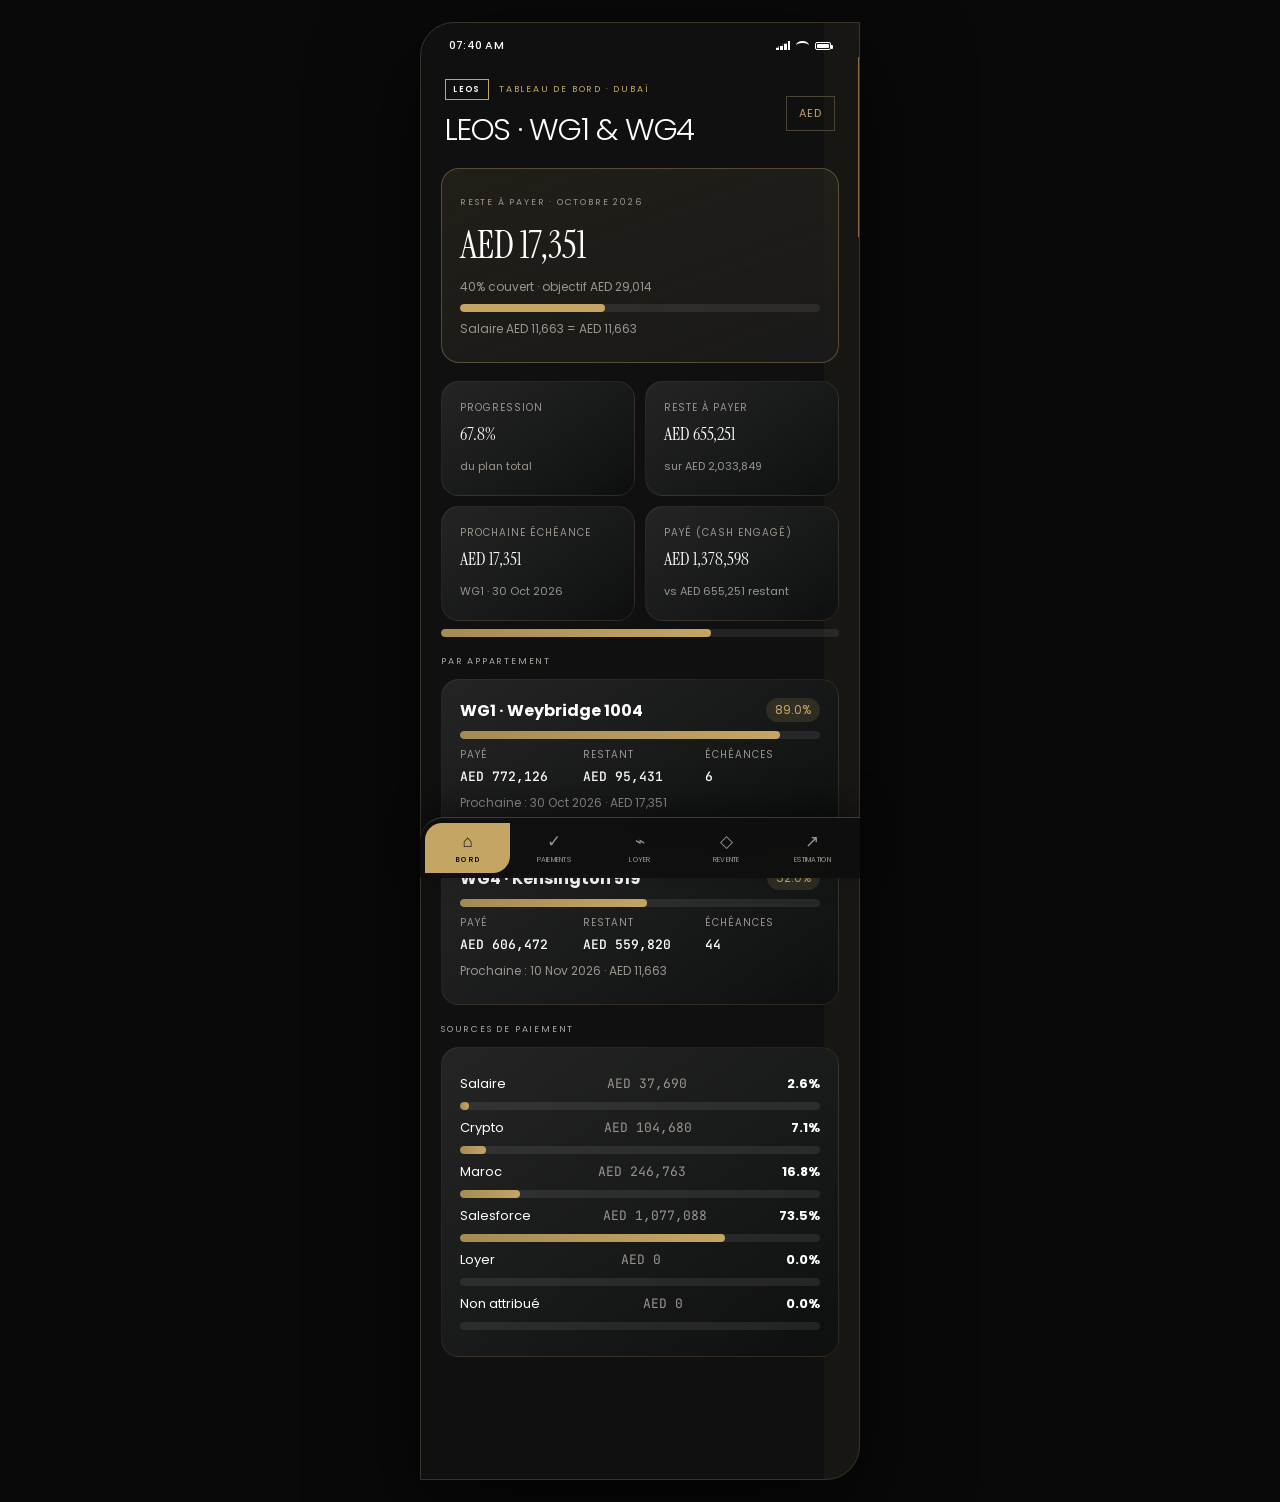
==== commit 37759d9f: "Fix sources: WG4 10 sept Crypto, 10 oct Salaire" ====
--- a/index.html
+++ b/index.html
@@ -437,10 +437,11 @@
   "WG4-2026-01-10":"Morocco","WG4-2026-02-10":"Morocco",
   "WG4-2026-03-10":"Crypto","WG4-2026-04-10":"Crypto","WG4-2026-05-10":"Crypto","WG4-2026-06-10":"Crypto","WG4-2026-07-10":"Crypto",
   "WG4-2026-08-10":"Salesforce",
-  "WG4-2026-09-10":"Salary"
+  "WG4-2026-09-10":"Crypto",
+  "WG4-2026-10-10":"Salary"
 };
 const PLANNED_SOURCES={"WG1-2026-10-30":{method:"Salary",channel:"cheque",note:"Prévu prélèvement chèque 30 oct 2026"}};
-const RECEIPT_MIGRATION_VERSION="receipts-2026-10-26-spa-aed-v5";
+const RECEIPT_MIGRATION_VERSION="receipts-2026-10-26-spa-aed-v6";
 const RENT_DEFAULTS={
   WG1:{annual:15275,start:"2026-09-01",growth:4,benchmarkAed:65000},
   WG4:{annual:21150,start:"2028-09-01",growth:0,benchmarkAed:90000}
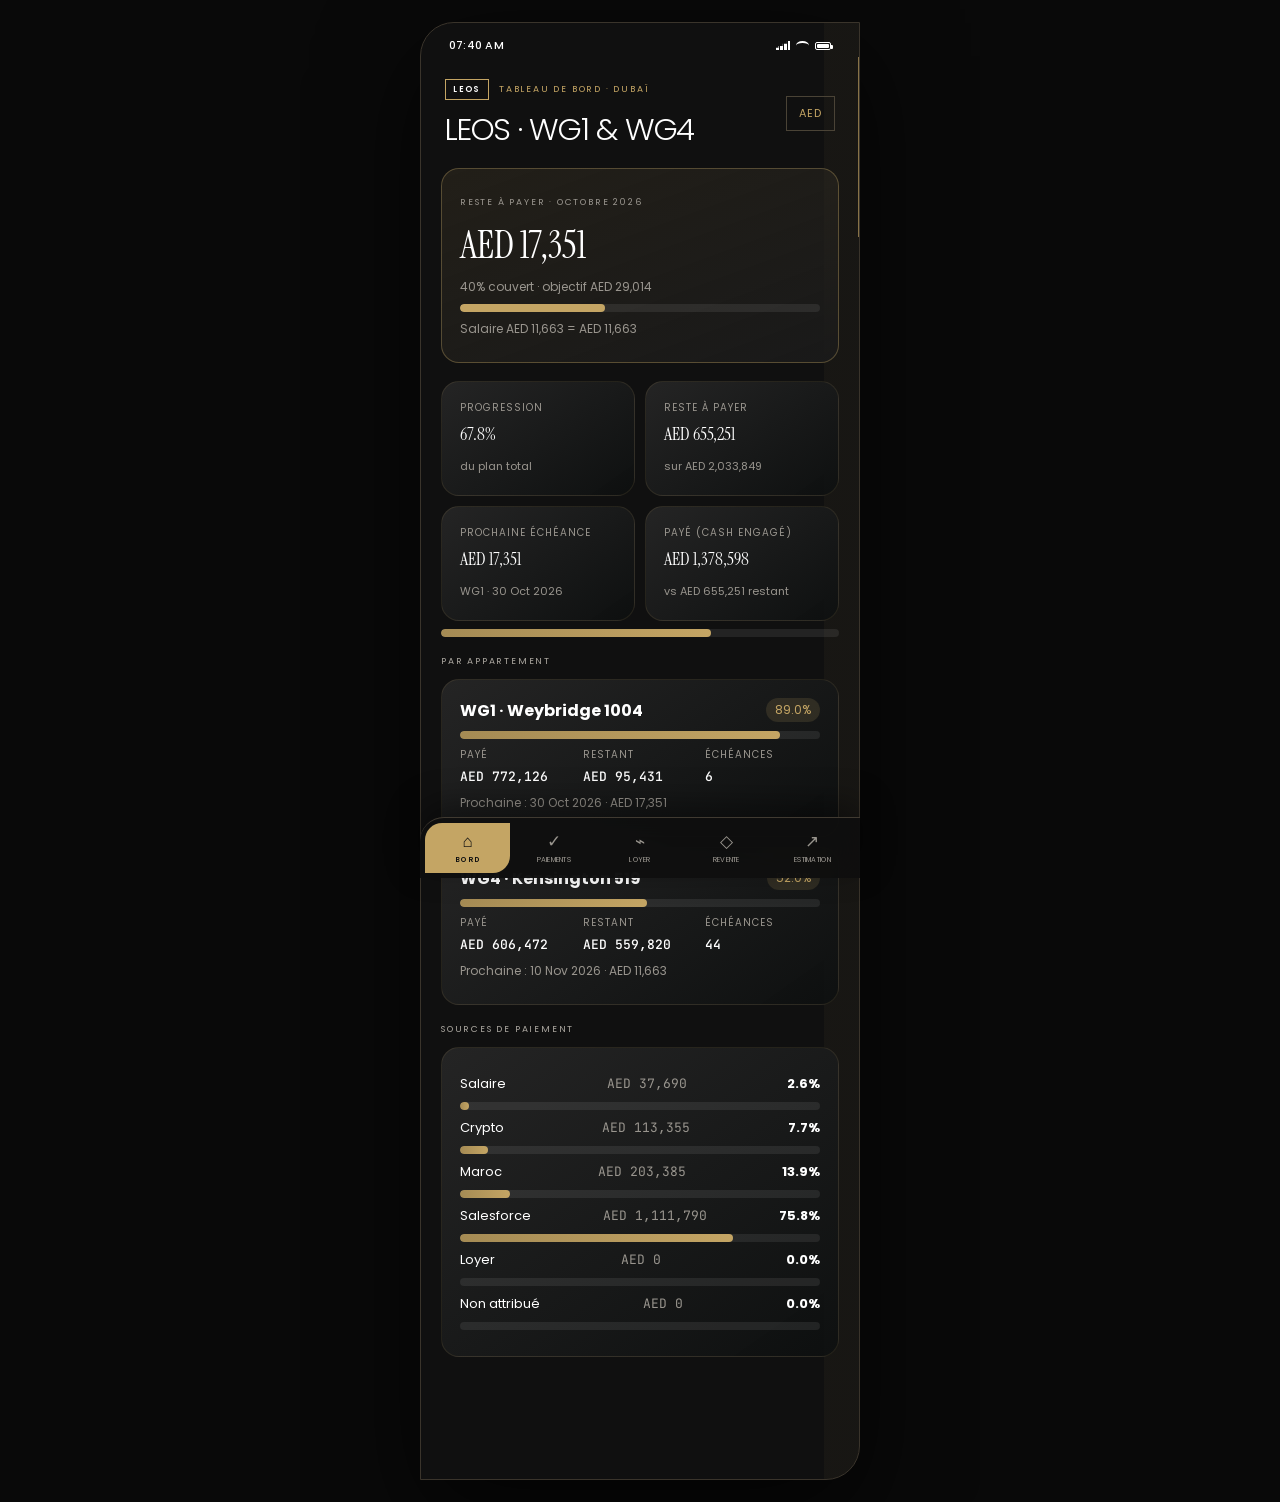
==== commit 1cd9d9f0: "Sync RECEIPT_STATE sur les 20 reçus LEOS (migration v7)" ====
--- a/index.html
+++ b/index.html
@@ -408,7 +408,7 @@
     <script>const FEES={WG1:9527.96,WG4:12377.70};
 const AED_PER_EUR=4.0; // règle brief : 1 EUR = 4 AED
 const GOLDEN_VISA_AED=2000000;
-const MARKET_DEFAULTS={WG1:{aed:1050000,updated:"2026-07-19",basis:"1br"},WG4:{aed:1600000,updated:"2026-07-19",basis:"2br"}};
+const MARKET_DEFAULTS={WG1:{aed:1002500,updated:"2026-10-26",basis:"1br KW Hina Bukhari mid of 955k–1.05M"},WG4:{aed:1600000,updated:"2026-07-19",basis:"2br"}};
 // Montants AED issus du SPA (prix 867 557 AED)
 const WG1_SCHEDULE_AED=[["2024-03-27",173511.4],["2024-06-26",65066.78],["2024-09-26",65066.78],["2024-12-26",65066.78],["2025-03-28",65066.78],["2025-06-27",43377.85],["2025-08-31",43377.85],["2025-09-27",43377.85],["2025-10-31",43377.85],["2025-12-30",43377.85],["2026-02-28",34702.28],["2026-04-30",34702.28],["2026-06-30",26026.71],["2026-08-30",26026.71],["2026-10-30",17351.14],["2026-12-30",17351.14],["2027-02-28",17351.14],["2027-04-30",17351.14],["2027-06-30",17351.14],["2027-08-30",8675.57]];
 // WG4-519 Kensington Gardens · prix 1 166 291,84 AED · 1% = 11 662,92 AED
@@ -425,11 +425,12 @@
   ...WG4_SCHEDULE.map(([date,amount])=>({id:`WG4-${date}`,project:"WG4",date,amount}))
 ];
 const RECEIPT_STATE={
+  // Aligné 26 oct 2026 sur reçus CIF/MN (voir /workspace/leos-pdfs)
   "WG1-FEE-REG":"Salesforce","WG1-FEE-ADMIN":"Salesforce",
   "WG1-2024-03-27":"Salesforce","WG1-2024-06-26":"Salesforce","WG1-2024-09-26":"Salesforce","WG1-2024-12-26":"Salesforce",
   "WG1-2025-03-28":"Salesforce","WG1-2025-06-27":"Salesforce",
-  "WG1-2025-08-31":"Morocco","WG1-2025-09-27":"Morocco","WG1-2025-10-31":"Morocco",
-  "WG1-2025-12-30":"Salesforce","WG1-2026-02-28":"Salesforce","WG1-2026-04-30":"Crypto","WG1-2026-06-30":"Salesforce","WG1-2026-08-30":"Salary",
+  "WG1-2025-08-31":"Morocco","WG1-2025-09-27":"Morocco","WG1-2025-10-31":"Crypto",
+  "WG1-2025-12-30":"Salesforce","WG1-2026-02-28":"Salesforce","WG1-2026-04-30":"Salesforce","WG1-2026-06-30":"Salesforce","WG1-2026-08-30":"Salary",
   "WG4-FEE-REG":"Salesforce","WG4-FEE-ADMIN":"Salesforce",
   "WG4-2025-02-10":"Salesforce","WG4-2025-03-10":"Salesforce","WG4-2025-04-10":"Salesforce","WG4-2025-05-10":"Salesforce",
   "WG4-2025-06-10":"Salesforce","WG4-2025-07-10":"Salesforce","WG4-2025-08-10":"Salesforce",
@@ -441,12 +442,12 @@
   "WG4-2026-10-10":"Salary"
 };
 const PLANNED_SOURCES={"WG1-2026-10-30":{method:"Salary",channel:"cheque",note:"Prévu prélèvement chèque 30 oct 2026"}};
-const RECEIPT_MIGRATION_VERSION="receipts-2026-10-26-spa-aed-v6";
+const RECEIPT_MIGRATION_VERSION="receipts-2026-10-26-spa-aed-v7";
 const RENT_DEFAULTS={
-  WG1:{annual:15275,start:"2026-09-01",growth:4,benchmarkAed:65000},
+  WG1:{annual:17500,start:"2026-11-01",growth:4,benchmarkAed:70000},
   WG4:{annual:21150,start:"2028-09-01",growth:0,benchmarkAed:90000}
 };
-const RENT_MIGRATION_VERSION="rent-plan-2026-08-30-v1";
+const RENT_MIGRATION_VERSION="rent-plan-2026-10-26-kw-v2";
 const methods=["Salary","Crypto","Morocco","Salesforce","Rent"];
 const SRC_FR={Salary:"Salaire",Crypto:"Crypto",Morocco:"Maroc",Salesforce:"Salesforce",Rent:"Loyer",Unassigned:"Non attribué"};
 
@@ -465,6 +466,7 @@
 }
 let market=JSON.parse(localStorage.getItem("wg-market")||"null")||structuredClone(MARKET_DEFAULTS);
 if(market.WG4?.basis!=="2br"){market.WG4=structuredClone(MARKET_DEFAULTS.WG4);localStorage.setItem("wg-market",JSON.stringify(market))}
+if(market.WG1?.updated!==MARKET_DEFAULTS.WG1.updated){market.WG1=structuredClone(MARKET_DEFAULTS.WG1);localStorage.setItem("wg-market",JSON.stringify(market))}
 const app=document.querySelector("#app"),sheet=document.querySelector("#sheet");
 const money=(v,compact=false)=>new Intl.NumberFormat(currency==="AED"?"en-AE":"fr-FR",{style:"currency",currency,notation:compact?"compact":"standard",maximumFractionDigits:compact?1:0}).format(currency==="AED"?v*AED_PER_EUR:v);
 const month=s=>new Date(`${s}T12:00:00`).toLocaleDateString("en-GB",{month:"short",year:"2-digit"});
@@ -533,7 +535,7 @@
 function marketMoneyExact(aedValue){return currency==="AED"?new Intl.NumberFormat("en-AE",{style:"currency",currency:"AED",maximumFractionDigits:0}).format(aedValue):new Intl.NumberFormat("fr-FR",{style:"currency",currency:"EUR",maximumFractionDigits:0}).format(aedValue/AED_PER_EUR)}
 function renderResaleSummary(){const bought=(TOTALS.WG1+TOTALS.WG4)*AED_PER_EUR,current=market.WG1.aed+market.WG4.aed,gain=current-bought,summary=document.createElement("div");app.querySelector(".dash-hero .label").textContent="Purchase value";summary.className="resale-summary";summary.innerHTML=`<span>(Potential resale)</span><strong>${marketMoney(current)}</strong><em>↗ +${marketMoney(gain)} · +${pct(gain,bought).toFixed(1)}%</em>`;app.querySelector(".dash-hero .big-number").after(summary)}
 function renderMarketIndicators(){document.querySelectorAll(".dash-property").forEach((card,index)=>{const project=index===0?"WG1":"WG4",bought=TOTALS[project]*AED_PER_EUR,current=market[project].aed,gain=current-bought,change=pct(gain,bought),details=project==="WG1"?"1 bedroom · Dubailand · bought 2024":"2-bedroom equivalent · study + pool + balcony",indicator=document.createElement("div");indicator.className="market-indicator";indicator.innerHTML=`<div class="row"><div><span class="label">Current market estimate</span><strong>${marketMoney(current)}</strong></div><button class="market-update" data-market="${project}" aria-label="Update ${project} market estimate">Update</button></div><div class="market-gain ${gain>=0?"positive":"negative"}"><span>${gain>=0?"↗":"↘"} ${gain>=0?"+":""}${marketMoney(gain)}</span><strong>${gain>=0?"+":""}${change.toFixed(1)}%</strong></div><div class="market-meta"><span>${details}</span><span>Updated ${date(market[project].updated)}</span></div>`;card.querySelector(".dash-track").before(indicator)});document.querySelectorAll("[data-market]").forEach(button=>button.onclick=()=>openMarketSheet(button.dataset.market))}
-function openMarketSheet(project){sheet.hidden=false;sheet.innerHTML=`<div class="sheet"><div class="row"><div><span class="label">Live market estimate</span><h2 style="font:400 30px Instrument Serif;margin:6px 0">${project}</h2></div><button class="chip" id="close-market">Close</button></div><p class="muted" style="font-size:11px;line-height:1.5">Update the latest comparable market value in AED. The price increase recalculates instantly.</p><label class="form-field"><span>Current value · AED</span><input id="market-value" type="number" min="0" step="1000" value="${market[project].aed}"></label><button class="btn primary" id="save-market" style="width:100%;margin-top:12px">Save current estimate</button><p class="market-source">Research baseline: ${project==="WG4"?"Weybridge Gardens 4 two-bedroom listings and DLD transactions":"current Weybridge Gardens one-bedroom listings"}, reviewed 19 Jul 2026.</p></div>`;document.querySelector("#close-market").onclick=closeSheet;document.querySelector("#save-market").onclick=()=>{market[project]={aed:+document.querySelector("#market-value").value||market[project].aed,updated:new Date().toISOString().slice(0,10),basis:MARKET_DEFAULTS[project].basis};localStorage.setItem("wg-market",JSON.stringify(market));closeSheet();render()};sheet.onclick=event=>{if(event.target===sheet)closeSheet()}}
+function openMarketSheet(project){sheet.hidden=false;sheet.innerHTML=`<div class="sheet"><div class="row"><div><span class="label">Live market estimate</span><h2 style="font:400 30px Instrument Serif;margin:6px 0">${project}</h2></div><button class="chip" id="close-market">Close</button></div><p class="muted" style="font-size:11px;line-height:1.5">Update the latest comparable market value in AED. The price increase recalculates instantly.</p><label class="form-field"><span>Current value · AED</span><input id="market-value" type="number" min="0" step="1000" value="${market[project].aed}"></label><button class="btn primary" id="save-market" style="width:100%;margin-top:12px">Save current estimate</button><p class="market-source">Research baseline: ${project==="WG4"?"Weybridge Gardens 4 two-bedroom listings and DLD transactions":"current Weybridge Gardens one-bedroom listings"}, reviewed 26 Oct 2026 (Keller Williams comps).</p></div>`;document.querySelector("#close-market").onclick=closeSheet;document.querySelector("#save-market").onclick=()=>{market[project]={aed:+document.querySelector("#market-value").value||market[project].aed,updated:new Date().toISOString().slice(0,10),basis:MARKET_DEFAULTS[project].basis};localStorage.setItem("wg-market",JSON.stringify(market));closeSheet();render()};sheet.onclick=event=>{if(event.target===sheet)closeSheet()}}
 function renderResale(){const projects=["WG1","WG4"],rows=projects.map(project=>{const bought=TOTALS[project]*AED_PER_EUR,resale=market[project].aed,gain=resale-bought;return{project,bought,resale,gain,change:pct(gain,bought),details:project==="WG1"?"1 bedroom · Dubailand · bought 2024":"2-bedroom equivalent · study + pool + balcony",updated:market[project].updated}}),total=rows.reduce((sum,row)=>({bought:sum.bought+row.bought,resale:sum.resale+row.resale,gain:sum.gain+row.gain}),{bought:0,resale:0,gain:0}),totalChange=pct(total.gain,total.bought);shell(`${header("Market valuation","Potential resale","WG1 & WG4 · Bought versus current estimate",`<button class="chip" id="currency">${currency}</button>`)}<section class="section" style="margin-top:0"><div class="card resale-total"><span class="label">Overall estimated increase</span><strong class="green">+${totalChange.toFixed(2)}%</strong><p>${marketMoneyExact(total.bought)} bought → <b>${marketMoneyExact(total.resale)}</b> potential resale</p></div></section><section class="section"><p class="section-title">Detailed comparison</p><div class="card resale-table-wrap"><table class="resale-table"><thead><tr><th>Property</th><th>Bought</th><th>Potential resale</th><th>Increase</th><th>Increase %</th></tr></thead><tbody>${rows.map(row=>`<tr><td><b>Weybridge Garden ${row.project.slice(-1)}</b><small>${row.details}</small><button data-market="${row.project}">Update estimate</button></td><td>${marketMoneyExact(row.bought)}</td><td>${marketMoneyExact(row.resale)}<small>Updated ${date(row.updated)}</small></td><td class="${row.gain>=0?"positive":"negative"}">${row.gain>=0?"+":""}${marketMoneyExact(row.gain)}</td><td class="${row.change>=0?"positive":"negative"}">${row.change>=0?"+":""}${row.change.toFixed(2)}%</td></tr>`).join("")}<tr class="total-row"><td><b>Total portfolio</b><small>WG1 + WG4</small></td><td>${marketMoneyExact(total.bought)}</td><td>${marketMoneyExact(total.resale)}</td><td class="${total.gain>=0?"positive":"negative"}">${total.gain>=0?"+":""}${marketMoneyExact(total.gain)}</td><td class="${totalChange>=0?"positive":"negative"}">${totalChange>=0?"+":""}${totalChange.toFixed(2)}%</td></tr></tbody></table></div><p class="source-note">Indicative market estimates based on comparable listings and transactions. Update either estimate to recalculate every figure instantly.</p></section>`);document.querySelector("#currency").onclick=()=>{currency=currency==="EUR"?"AED":"EUR";localStorage.setItem("wg-currency",currency);renderResale()};document.querySelectorAll("[data-market]").forEach(button=>button.onclick=()=>openMarketSheet(button.dataset.market))}
 function renderResaleCards(){
   const rows=["WG1","WG4"].map(project=>{const bought=TOTALS[project]*AED_PER_EUR,resale=market[project].aed,gain=resale-bought;return{project,bought,resale,gain,change:pct(gain,bought),details:project==="WG1"?"1 bedroom · Dubailand · bought 2024":"2-bedroom equivalent · study + pool + balcony",updated:market[project].updated}});
